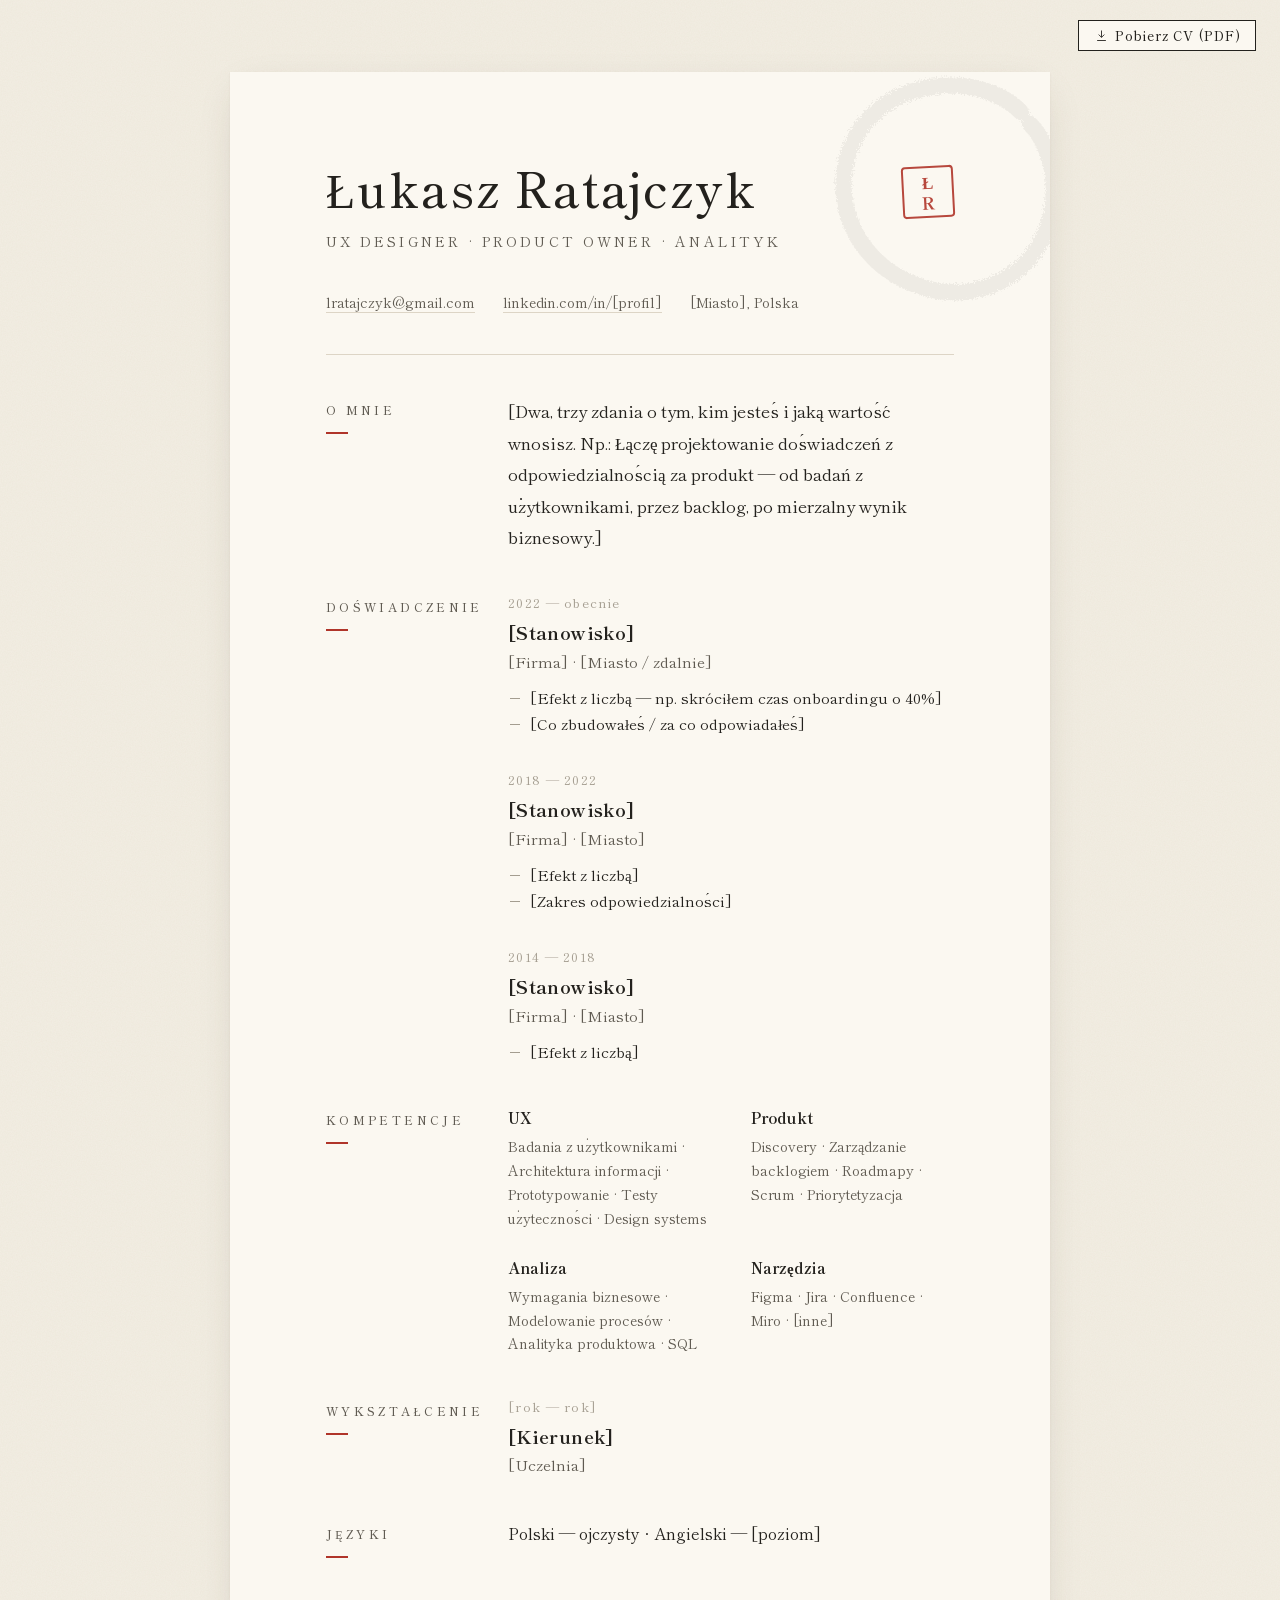
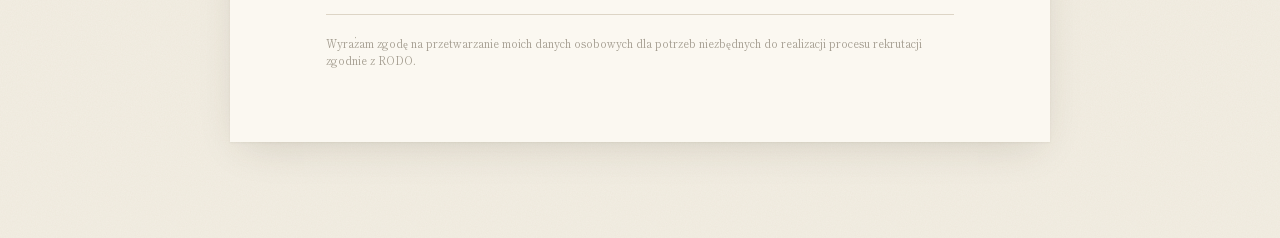
==== index.html @ 123777bb "Add first version of CV page: paper/ink style with A4 print layout Co-Authored-By: Claude Opus 5.5 <" ====
<!doctype html>
<html lang="pl">
<head>
  <meta charset="utf-8">
  <meta name="viewport" content="width=device-width, initial-scale=1">
  <title>Łukasz Ratajczyk — CV</title>
  <meta name="description" content="Łukasz Ratajczyk — UX, Product Owner, analityk. Curriculum vitae.">
  <link rel="preconnect" href="https://fonts.googleapis.com">
  <link rel="preconnect" href="https://fonts.gstatic.com" crossorigin>
  <link href="https://fonts.googleapis.com/css2?family=Shippori+Mincho:wght@400;500;700&display=swap" rel="stylesheet">
  <link rel="stylesheet" href="styles.css">
</head>
<body>

  <nav class="toolbar" aria-label="Akcje">
    <button type="button" class="toolbar__print" onclick="window.print()">
      <svg viewBox="0 0 24 24" aria-hidden="true"><path d="M12 4v11m0 0-4.5-4.5M12 15l4.5-4.5M5 20h14"/></svg>
      Pobierz CV (PDF)
    </button>
  </nav>

  <main class="sheet">

    <!-- Ensō: pędzlowy okrąg, tylko dekoracja -->
    <svg class="enso" viewBox="0 0 200 200" aria-hidden="true">
      <defs>
        <filter id="brush" x="-10%" y="-10%" width="120%" height="120%">
          <feTurbulence type="fractalNoise" baseFrequency="0.9" numOctaves="2" seed="7" result="noise"/>
          <feDisplacementMap in="SourceGraphic" in2="noise" scale="5"/>
        </filter>
      </defs>
      <path filter="url(#brush)" d="M150 52 C 128 28, 70 26, 44 62 C 18 98, 34 152, 82 168 C 128 184, 172 152, 172 104 C 172 84, 164 68, 156 60"
            fill="none" stroke="currentColor" stroke-width="11" stroke-linecap="round"/>
    </svg>

    <header class="masthead">
      <div>
        <h1 class="name">Łukasz Ratajczyk</h1>
        <p class="role">UX&nbsp;Designer · Product&nbsp;Owner · Analityk</p>
      </div>
      <div class="hanko" aria-hidden="true"><span>Ł</span><span>R</span></div>
    </header>

    <ul class="contact">
      <li><a href="mailto:lratajczyk@gmail.com">lratajczyk@gmail.com</a></li>
      <li><a href="https://www.linkedin.com/in/">linkedin.com/in/[profil]</a></li>
      <li>[Miasto], Polska</li>
    </ul>

    <section class="block">
      <h2 class="label">O mnie</h2>
      <div class="content">
        <p class="lead">[Dwa, trzy zdania o tym, kim jesteś i jaką wartość wnosisz. Np.: Łączę projektowanie doświadczeń z odpowiedzialnością za produkt — od badań z użytkownikami, przez backlog, po mierzalny wynik biznesowy.]</p>
      </div>
    </section>

    <section class="block">
      <h2 class="label">Doświadczenie</h2>
      <div class="content">

        <article class="job">
          <p class="job__when">2022 — obecnie</p>
          <h3 class="job__title">[Stanowisko]</h3>
          <p class="job__org">[Firma] · [Miasto / zdalnie]</p>
          <ul class="job__points">
            <li>[Efekt z liczbą — np. skróciłem czas onboardingu o 40%]</li>
            <li>[Co zbudowałeś / za co odpowiadałeś]</li>
          </ul>
        </article>

        <article class="job">
          <p class="job__when">2018 — 2022</p>
          <h3 class="job__title">[Stanowisko]</h3>
          <p class="job__org">[Firma] · [Miasto]</p>
          <ul class="job__points">
            <li>[Efekt z liczbą]</li>
            <li>[Zakres odpowiedzialności]</li>
          </ul>
        </article>

        <article class="job">
          <p class="job__when">2014 — 2018</p>
          <h3 class="job__title">[Stanowisko]</h3>
          <p class="job__org">[Firma] · [Miasto]</p>
          <ul class="job__points">
            <li>[Efekt z liczbą]</li>
          </ul>
        </article>

      </div>
    </section>

    <section class="block">
      <h2 class="label">Kompetencje</h2>
      <div class="content skills">
        <div>
          <h3>UX</h3>
          <p>Badania z użytkownikami · Architektura informacji · Prototypowanie · Testy użyteczności · Design systems</p>
        </div>
        <div>
          <h3>Produkt</h3>
          <p>Discovery · Zarządzanie backlogiem · Roadmapy · Scrum · Priorytetyzacja</p>
        </div>
        <div>
          <h3>Analiza</h3>
          <p>Wymagania biznesowe · Modelowanie procesów · Analityka produktowa · SQL</p>
        </div>
        <div>
          <h3>Narzędzia</h3>
          <p>Figma · Jira · Confluence · Miro · [inne]</p>
        </div>
      </div>
    </section>

    <section class="block">
      <h2 class="label">Wykształcenie</h2>
      <div class="content">
        <article class="job">
          <p class="job__when">[rok — rok]</p>
          <h3 class="job__title">[Kierunek]</h3>
          <p class="job__org">[Uczelnia]</p>
        </article>
      </div>
    </section>

    <section class="block">
      <h2 class="label">Języki</h2>
      <div class="content">
        <p>Polski — ojczysty · Angielski — [poziom]</p>
      </div>
    </section>

    <footer class="colophon">
      <p class="consent">Wyrażam zgodę na przetwarzanie moich danych osobowych dla potrzeb niezbędnych do realizacji procesu rekrutacji zgodnie z RODO.</p>
    </footer>

  </main>
</body>
</html>
---- styles.css ----
/* ─────────────────────────────────────────────
   Papier · tusz · ma (pustka)
   ───────────────────────────────────────────── */

:root {
  --washi: #f3eee3;      /* tło za kartką */
  --paper: #fbf8f1;      /* kartka */
  --ink: #23211d;        /* sumi — tusz */
  --ink-soft: #5f5a51;   /* rozwodniony tusz */
  --ink-faint: #a49d90;  /* ślad pędzla */
  --rule: #ddd5c6;       /* cienka linia */
  --shu: #b0352a;        /* cynober — kolor pieczęci */

  --serif: "Shippori Mincho", "Hiragino Mincho ProN", "Yu Mincho", Georgia, serif;
}

*, *::before, *::after { box-sizing: border-box; }

html { -webkit-text-size-adjust: 100%; }

body {
  margin: 0;
  background-color: var(--washi);
  /* delikatne włókno papieru washi */
  background-image: url("data:image/svg+xml;utf8,<svg xmlns='http://www.w3.org/2000/svg' width='240' height='240'><filter id='n'><feTurbulence type='fractalNoise' baseFrequency='0.8' numOctaves='3' stitchTiles='stitch'/><feColorMatrix values='0 0 0 0 0.35  0 0 0 0 0.3  0 0 0 0 0.22  0 0 0 0.07 0'/></filter><rect width='100%' height='100%' filter='url(%23n)'/></svg>");
  color: var(--ink);
  font-family: var(--serif);
  font-size: 16px;
  line-height: 1.75;
  font-feature-settings: "palt" 0;
  -webkit-font-smoothing: antialiased;
}

a { color: inherit; text-decoration: none; border-bottom: 1px solid var(--rule); transition: border-color .2s; }
a:hover { border-color: var(--shu); }

/* ── Pasek akcji ───────────────────────────── */

.toolbar {
  position: fixed;
  top: 20px;
  right: 24px;
  z-index: 10;
}

.toolbar__print {
  display: inline-flex;
  align-items: center;
  gap: .5em;
  padding: .55em 1.1em;
  font: 500 13px/1 var(--serif);
  letter-spacing: .08em;
  color: var(--ink);
  background: var(--paper);
  border: 1px solid var(--ink);
  border-radius: 0;
  cursor: pointer;
  transition: background .2s, color .2s;
}
.toolbar__print svg { width: 15px; height: 15px; fill: none; stroke: currentColor; stroke-width: 1.4; }
.toolbar__print:hover { background: var(--ink); color: var(--paper); }
.toolbar__print:focus-visible { outline: 2px solid var(--shu); outline-offset: 3px; }

/* ── Kartka ────────────────────────────────── */

.sheet {
  position: relative;
  max-width: 820px;
  margin: 72px auto 96px;
  padding: 88px 96px 72px;
  background: var(--paper);
  box-shadow: 0 1px 2px rgba(60, 50, 30, .06), 0 12px 40px -12px rgba(60, 50, 30, .18);
  overflow: hidden;
}

.enso {
  position: absolute;
  top: -38px;
  right: -46px;
  width: 300px;
  height: 300px;
  color: var(--ink);
  opacity: .055;
  pointer-events: none;
}

/* ── Nagłówek ──────────────────────────────── */

.masthead {
  display: flex;
  justify-content: space-between;
  align-items: flex-start;
  gap: 32px;
}

.name {
  margin: 0;
  font-size: clamp(34px, 6vw, 48px);
  font-weight: 500;
  line-height: 1.15;
  letter-spacing: .04em;
}

.role {
  margin: 14px 0 0;
  font-size: 14px;
  letter-spacing: .22em;
  text-transform: uppercase;
  color: var(--ink-soft);
}

.hanko {
  flex: none;
  display: grid;
  place-items: center;
  width: 52px;
  height: 52px;
  margin-top: 6px;
  border: 2px solid var(--shu);
  border-radius: 4px;
  color: var(--shu);
  font-weight: 700;
  font-size: 17px;
  line-height: 1;
  transform: rotate(-3deg);
  opacity: .9;
  -webkit-print-color-adjust: exact;
  print-color-adjust: exact;
}
.hanko span + span { margin-top: -6px; }

.contact {
  display: flex;
  flex-wrap: wrap;
  gap: 4px 28px;
  margin: 36px 0 0;
  padding: 0 0 40px;
  list-style: none;
  font-size: 14px;
  color: var(--ink-soft);
  border-bottom: 1px solid var(--rule);
}

/* ── Sekcje ────────────────────────────────── */

.block {
  display: grid;
  grid-template-columns: 150px 1fr;
  gap: 32px;
  padding: 40px 0 0;
}

.label {
  margin: 0;
  padding-top: 4px;
  font-size: 12px;
  font-weight: 500;
  letter-spacing: .28em;
  text-transform: uppercase;
  color: var(--ink-soft);
}
.label::after {
  content: "";
  display: block;
  width: 22px;
  height: 2px;
  margin-top: 12px;
  background: var(--shu);
  -webkit-print-color-adjust: exact;
  print-color-adjust: exact;
}

.content > :first-child { margin-top: 0; }
.content p { margin: 0; }

.lead { font-size: 17px; line-height: 1.85; }

/* ── Doświadczenie ─────────────────────────── */

.job { break-inside: avoid; }
.job + .job { margin-top: 32px; }

.job__when {
  font-size: 13px;
  letter-spacing: .1em;
  color: var(--ink-faint);
}
.job__title {
  margin: 2px 0 0;
  font-size: 18px;
  font-weight: 700;
  letter-spacing: .02em;
}
.job__org { color: var(--ink-soft); font-size: 15px; }

.job__points {
  margin: 10px 0 0;
  padding: 0;
  list-style: none;
  font-size: 15px;
}
.job__points li {
  position: relative;
  padding-left: 22px;
}
.job__points li::before {
  content: "";
  position: absolute;
  left: 2px;
  top: .85em;
  width: 10px;
  height: 1px;
  background: var(--ink-faint);
}

/* ── Kompetencje ───────────────────────────── */

.skills {
  display: grid;
  grid-template-columns: 1fr 1fr;
  gap: 24px 40px;
}
.skills h3 {
  margin: 0 0 4px;
  font-size: 15px;
  font-weight: 700;
}
.skills p { font-size: 14px; color: var(--ink-soft); line-height: 1.7; }

/* ── Stopka ────────────────────────────────── */

.colophon {
  margin-top: 56px;
  padding-top: 20px;
  border-top: 1px solid var(--rule);
}
.consent { margin: 0; font-size: 11px; line-height: 1.6; color: var(--ink-faint); }

/* ── Telefon ───────────────────────────────── */

@media (max-width: 720px) {
  .sheet { margin: 0; padding: 72px 16px 48px; box-shadow: none; }
  .toolbar { top: 12px; right: 16px; }
  .enso { width: 200px; height: 200px; top: -30px; right: -50px; }
  .block { grid-template-columns: 1fr; gap: 14px; padding-top: 36px; }
  .skills { grid-template-columns: 1fr; gap: 18px; }
}

/* ─────────────────────────────────────────────
   Druk / PDF — A4, czysta kartka
   ───────────────────────────────────────────── */

@page {
  size: A4;
  margin: 16mm 18mm 16mm;
}

@media print {
  body { background: #fff; font-size: 10pt; line-height: 1.55; }
  .toolbar, .enso { display: none; }

  .sheet {
    max-width: none;
    margin: 0;
    padding: 0;
    background: none;
    box-shadow: none;
    overflow: visible;
  }

  a { border: 0; }

  .name { font-size: 26pt; }
  .role { font-size: 9pt; margin-top: 8pt; }
  .hanko { width: 38px; height: 38px; font-size: 12pt; }

  .contact { margin-top: 16pt; padding-bottom: 18pt; font-size: 9pt; }
  .block { grid-template-columns: 34mm 1fr; gap: 8mm; padding-top: 16pt; }
  .label { font-size: 8pt; }
  .lead { font-size: 10.5pt; line-height: 1.7; }

  .job + .job { margin-top: 13pt; }
  .job__when { font-size: 8.5pt; }
  .job__title { font-size: 11.5pt; }
  .job__org, .job__points { font-size: 9.5pt; }
  .job__points { margin-top: 4pt; }

  .skills { gap: 10pt 24pt; }
  .skills h3 { font-size: 10pt; }
  .skills p { font-size: 9pt; line-height: 1.55; }

  .colophon { margin-top: 22pt; padding-top: 10pt; }
  .consent { font-size: 7.5pt; }
}
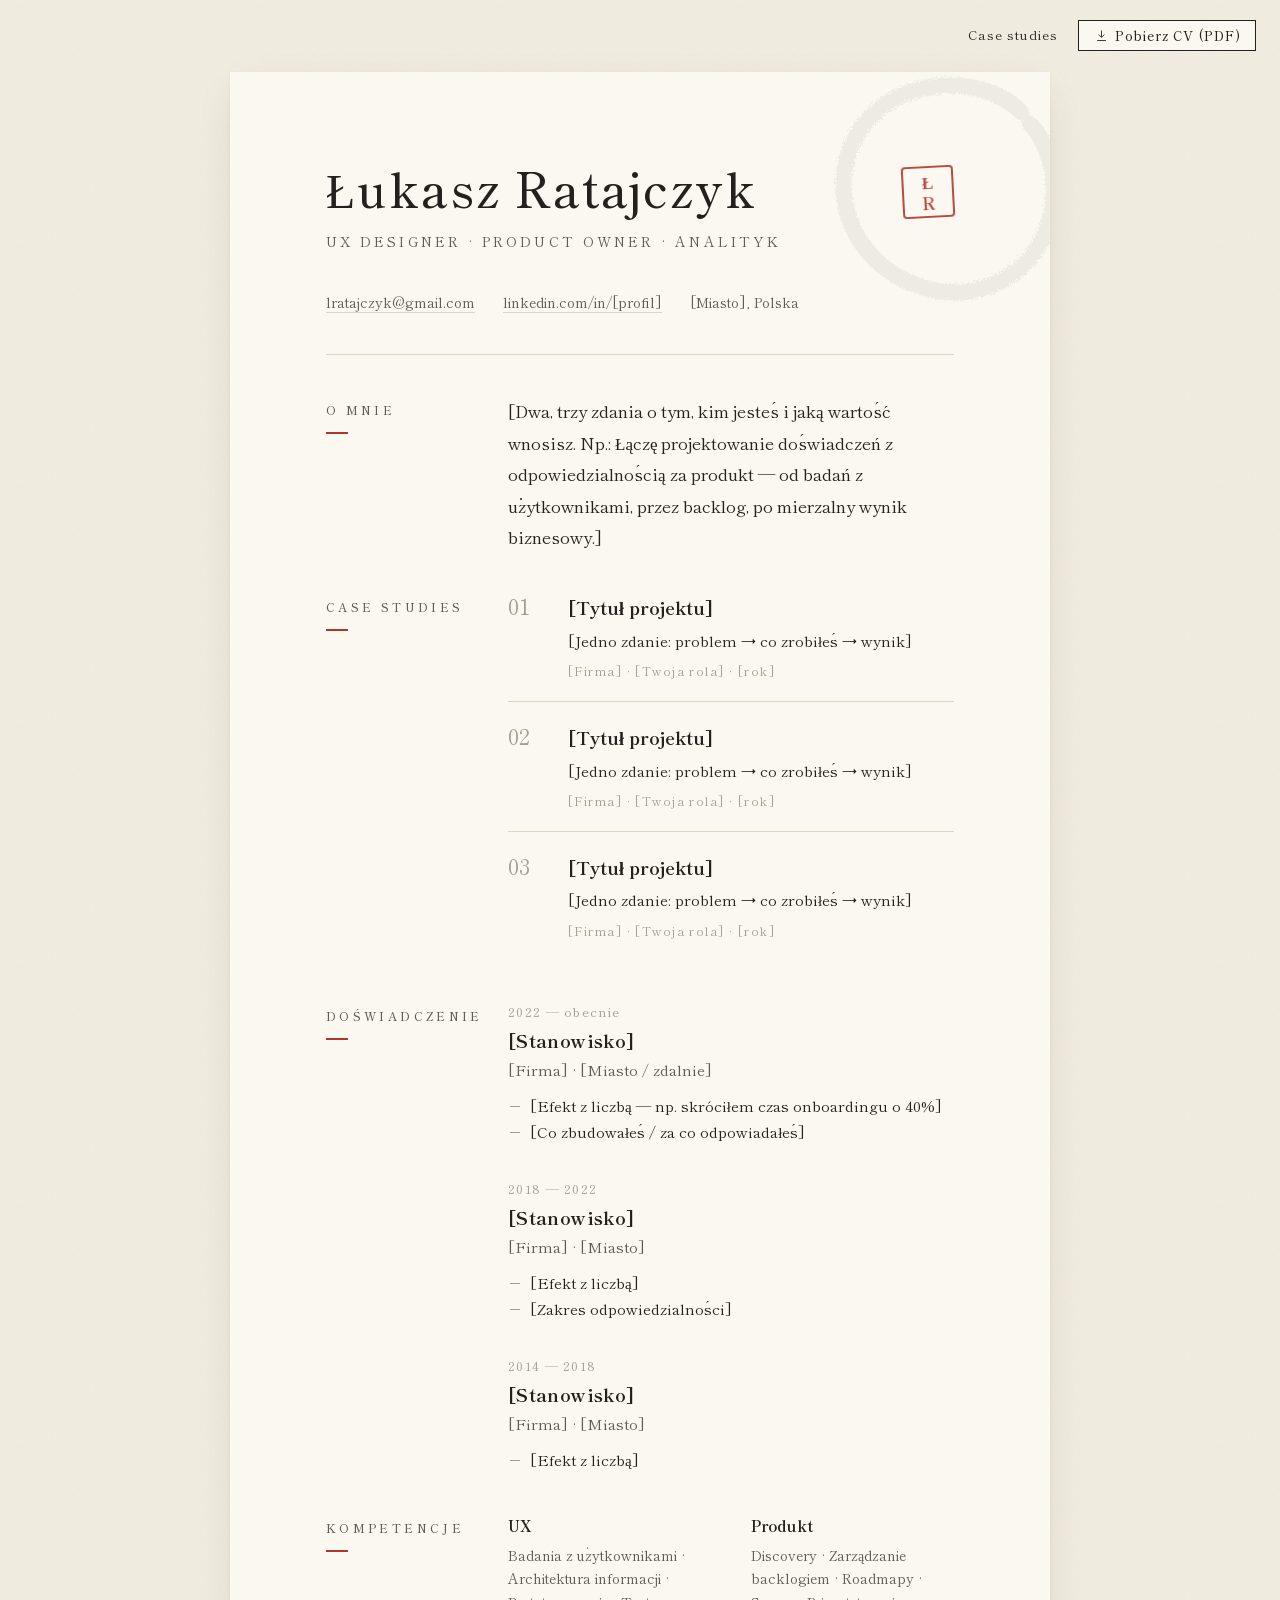
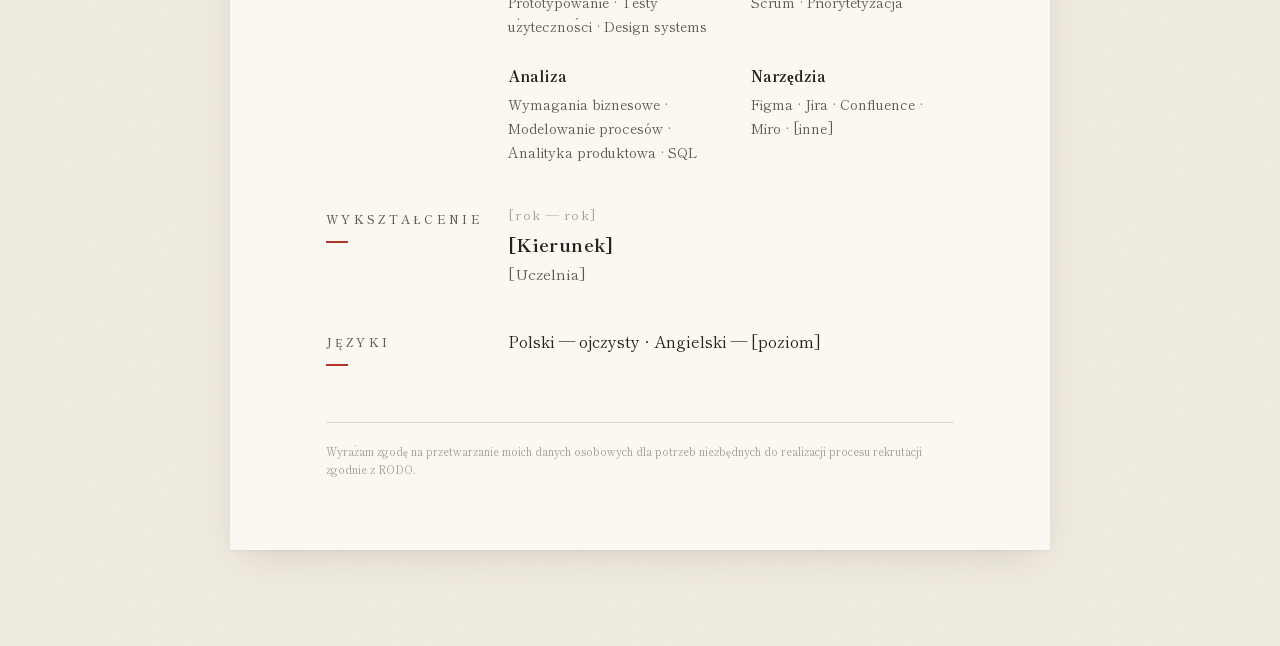
==== commit 24501867: "Add typewriter and reveal animations, case studies section and case study template Co-Authored-By: C" ====
--- a/index.html
+++ b/index.html
@@ -4,7 +4,13 @@
   <meta charset="utf-8">
   <meta name="viewport" content="width=device-width, initial-scale=1">
   <title>Łukasz Ratajczyk — CV</title>
-  <meta name="description" content="Łukasz Ratajczyk — UX, Product Owner, analityk. Curriculum vitae.">
+  <meta name="description" content="Łukasz Ratajczyk — UX, Product Owner, analityk. Curriculum vitae i case studies.">
+  <script>
+    if (!matchMedia("(prefers-reduced-motion: reduce)").matches) {
+      document.documentElement.classList.add("motion");
+      setTimeout(function () { if (!window.__cvReady) document.documentElement.classList.remove("motion"); }, 2500);
+    }
+  </script>
   <link rel="preconnect" href="https://fonts.googleapis.com">
   <link rel="preconnect" href="https://fonts.gstatic.com" crossorigin>
   <link href="https://fonts.googleapis.com/css2?family=Shippori+Mincho:wght@400;500;700&display=swap" rel="stylesheet">
@@ -13,6 +19,7 @@
 <body>
 
   <nav class="toolbar" aria-label="Akcje">
+    <a class="toolbar__link" href="#case-studies">Case studies</a>
     <button type="button" class="toolbar__print" onclick="window.print()">
       <svg viewBox="0 0 24 24" aria-hidden="true"><path d="M12 4v11m0 0-4.5-4.5M12 15l4.5-4.5M5 20h14"/></svg>
       Pobierz CV (PDF)
@@ -29,19 +36,19 @@
           <feDisplacementMap in="SourceGraphic" in2="noise" scale="5"/>
         </filter>
       </defs>
-      <path filter="url(#brush)" d="M150 52 C 128 28, 70 26, 44 62 C 18 98, 34 152, 82 168 C 128 184, 172 152, 172 104 C 172 84, 164 68, 156 60"
+      <path pathLength="1" filter="url(#brush)" d="M150 52 C 128 28, 70 26, 44 62 C 18 98, 34 152, 82 168 C 128 184, 172 152, 172 104 C 172 84, 164 68, 156 60"
             fill="none" stroke="currentColor" stroke-width="11" stroke-linecap="round"/>
     </svg>
 
     <header class="masthead">
       <div>
-        <h1 class="name">Łukasz Ratajczyk</h1>
-        <p class="role">UX&nbsp;Designer · Product&nbsp;Owner · Analityk</p>
+        <h1 class="name" data-type>Łukasz Ratajczyk</h1>
+        <p class="role" data-reveal="intro">UX&nbsp;Designer · Product&nbsp;Owner · Analityk</p>
       </div>
       <div class="hanko" aria-hidden="true"><span>Ł</span><span>R</span></div>
     </header>
 
-    <ul class="contact">
+    <ul class="contact" data-reveal="intro">
       <li><a href="mailto:lratajczyk@gmail.com">lratajczyk@gmail.com</a></li>
       <li><a href="https://www.linkedin.com/in/">linkedin.com/in/[profil]</a></li>
       <li>[Miasto], Polska</li>
@@ -51,6 +58,47 @@
       <h2 class="label">O mnie</h2>
       <div class="content">
         <p class="lead">[Dwa, trzy zdania o tym, kim jesteś i jaką wartość wnosisz. Np.: Łączę projektowanie doświadczeń z odpowiedzialnością za produkt — od badań z użytkownikami, przez backlog, po mierzalny wynik biznesowy.]</p>
+      </div>
+    </section>
+
+    <section class="block" id="case-studies">
+      <h2 class="label">Case studies</h2>
+      <div class="content">
+        <ol class="cases">
+          <li>
+            <a class="case" href="case-studies/projekt-1.html">
+              <span class="case__no">01</span>
+              <span class="case__body">
+                <span class="case__title">[Tytuł projektu]</span>
+                <span class="case__summary">[Jedno zdanie: problem → co zrobiłeś → wynik]</span>
+                <span class="case__meta">[Firma] · [Twoja rola] · [rok]</span>
+              </span>
+              <span class="case__arrow" aria-hidden="true">→</span>
+            </a>
+          </li>
+          <li>
+            <a class="case" href="case-studies/projekt-1.html">
+              <span class="case__no">02</span>
+              <span class="case__body">
+                <span class="case__title">[Tytuł projektu]</span>
+                <span class="case__summary">[Jedno zdanie: problem → co zrobiłeś → wynik]</span>
+                <span class="case__meta">[Firma] · [Twoja rola] · [rok]</span>
+              </span>
+              <span class="case__arrow" aria-hidden="true">→</span>
+            </a>
+          </li>
+          <li>
+            <a class="case" href="case-studies/projekt-1.html">
+              <span class="case__no">03</span>
+              <span class="case__body">
+                <span class="case__title">[Tytuł projektu]</span>
+                <span class="case__summary">[Jedno zdanie: problem → co zrobiłeś → wynik]</span>
+                <span class="case__meta">[Firma] · [Twoja rola] · [rok]</span>
+              </span>
+              <span class="case__arrow" aria-hidden="true">→</span>
+            </a>
+          </li>
+        </ol>
       </div>
     </section>
 
@@ -131,9 +179,12 @@
     </section>
 
     <footer class="colophon">
+      <p class="print-only">Case studies i portfolio: lratajczyk.github.io/LukaszRatajczykCV</p>
       <p class="consent">Wyrażam zgodę na przetwarzanie moich danych osobowych dla potrzeb niezbędnych do realizacji procesu rekrutacji zgodnie z RODO.</p>
     </footer>
 
   </main>
+
+  <script src="main.js" defer></script>
 </body>
 </html>
--- a/styles.css
+++ b/styles.css
@@ -41,6 +41,15 @@
   top: 20px;
   right: 24px;
   z-index: 10;
+  display: flex;
+  align-items: center;
+  gap: 20px;
+}
+
+.toolbar__link {
+  font-size: 13px;
+  letter-spacing: .08em;
+  border-bottom-color: transparent;
 }
 
 .toolbar__print {
@@ -236,14 +245,241 @@
 }
 .consent { margin: 0; font-size: 11px; line-height: 1.6; color: var(--ink-faint); }
 
+
+/* ── Case studies (lista) ──────────────────── */
+
+.cases { margin: 0; padding: 0; list-style: none; }
+.cases > li + li { border-top: 1px solid var(--rule); }
+
+.case {
+  display: grid;
+  grid-template-columns: 44px 1fr 24px;
+  gap: 16px;
+  align-items: baseline;
+  padding: 20px 0;
+  border: 0;
+}
+.cases > li:first-child .case { padding-top: 0; }
+
+.case__no {
+  font-size: 22px;
+  font-weight: 400;
+  line-height: 1;
+  color: var(--ink-faint);
+  transition: color .4s;
+}
+.case__body { display: block; }
+.case__title {
+  display: inline;
+  font-size: 18px;
+  font-weight: 700;
+  /* pociągnięcie pędzla pod tytułem przy najechaniu */
+  background: linear-gradient(var(--shu), var(--shu)) no-repeat 0 100% / 0 1px;
+  transition: background-size .6s cubic-bezier(.2, .6, .2, 1);
+}
+.case__summary { display: block; margin-top: 4px; font-size: 15px; }
+.case__meta {
+  display: block;
+  margin-top: 6px;
+  font-size: 12px;
+  letter-spacing: .12em;
+  color: var(--ink-faint);
+}
+.case__arrow {
+  color: var(--ink-faint);
+  transform: translateX(-6px);
+  opacity: 0;
+  transition: transform .4s, opacity .4s, color .4s;
+}
+.case:hover .case__title,
+.case:focus-visible .case__title { background-size: 100% 1px; }
+.case:hover .case__no { color: var(--shu); }
+.case:hover .case__arrow,
+.case:focus-visible .case__arrow { opacity: 1; transform: none; color: var(--shu); }
+.case:focus-visible { outline: 2px solid var(--shu); outline-offset: 6px; }
+
+/* ── Strona case study ─────────────────────── */
+
+.back {
+  display: inline-block;
+  margin-bottom: 56px;
+  font-size: 13px;
+  letter-spacing: .12em;
+  color: var(--ink-soft);
+  border-bottom-color: transparent;
+}
+.back:hover { color: var(--ink); }
+
+.eyebrow {
+  margin: 0 0 14px;
+  font-size: 12px;
+  letter-spacing: .28em;
+  text-transform: uppercase;
+  color: var(--shu);
+}
+
+.cs-title {
+  margin: 0;
+  font-size: clamp(30px, 5vw, 42px);
+  font-weight: 500;
+  line-height: 1.25;
+  letter-spacing: .02em;
+}
+
+.cs-lead {
+  margin: 20px 0 0;
+  max-width: 34em;
+  font-size: 17px;
+  line-height: 1.85;
+  color: var(--ink-soft);
+}
+
+.facts {
+  display: grid;
+  grid-template-columns: repeat(4, 1fr);
+  gap: 20px;
+  margin: 44px 0 0;
+  padding: 22px 0 40px;
+  border-top: 1px solid var(--rule);
+  border-bottom: 1px solid var(--rule);
+}
+.facts dt {
+  font-size: 11px;
+  letter-spacing: .24em;
+  text-transform: uppercase;
+  color: var(--ink-faint);
+}
+.facts dd { margin: 4px 0 0; font-size: 15px; }
+
+.steps { margin: 0; padding: 0; list-style: none; counter-reset: step; }
+.steps > li { counter-increment: step; position: relative; padding-left: 44px; }
+.steps > li + li { margin-top: 18px; }
+.steps > li::before {
+  content: counter(step, decimal-leading-zero);
+  position: absolute;
+  left: 0;
+  top: 1px;
+  font-size: 13px;
+  color: var(--ink-faint);
+}
+.steps h3 { margin: 0; font-size: 16px; font-weight: 700; }
+.steps p { font-size: 15px; }
+
+.figure { margin: 0; }
+.figure__frame {
+  display: grid;
+  place-items: center;
+  aspect-ratio: 16 / 10;
+  background: var(--washi);
+  border: 1px solid var(--rule);
+  color: var(--ink-faint);
+  font-size: 13px;
+  letter-spacing: .1em;
+}
+.figure__frame img { width: 100%; height: 100%; object-fit: cover; }
+.figure figcaption { margin-top: 10px; font-size: 13px; color: var(--ink-faint); }
+
+.metrics {
+  display: grid;
+  grid-template-columns: repeat(3, 1fr);
+  gap: 24px;
+}
+.metrics strong {
+  display: block;
+  font-size: 34px;
+  font-weight: 500;
+  line-height: 1.1;
+  white-space: nowrap;
+  color: var(--ink);
+}
+.metrics span { display: block; margin-top: 6px; font-size: 14px; color: var(--ink-soft); line-height: 1.5; }
+
+.pager {
+  display: flex;
+  justify-content: space-between;
+  gap: 24px;
+  margin-top: 64px;
+  padding-top: 24px;
+  border-top: 1px solid var(--rule);
+  font-size: 14px;
+}
+.pager a { border-bottom-color: transparent; }
+.pager a:hover { color: var(--shu); }
+
+.print-only { display: none; }
+
+.sr-only {
+  position: absolute;
+  width: 1px; height: 1px;
+  padding: 0; margin: -1px;
+  overflow: hidden;
+  clip: rect(0 0 0 0);
+  white-space: nowrap;
+  border: 0;
+}
+
+/* ─────────────────────────────────────────────
+   Ruch — tylko gdy JS i brak „ogranicz ruch”
+   ───────────────────────────────────────────── */
+
+/* maszyna do pisania */
+.motion [data-type] { visibility: hidden; }
+.motion [data-type].typing { visibility: visible; }
+.ch { opacity: 0; transition: opacity .16s ease-out; }
+.ch.on { opacity: 1; }
+.caret {
+  display: inline-block;
+  width: 2px;
+  height: .82em;
+  margin: 0 -4px 0 2px;
+  vertical-align: -.04em;
+  background: var(--shu);
+}
+.caret--idle { animation: blink 1.05s steps(1) 3, caret-out .8s ease 3.15s forwards; }
+@keyframes blink { 50% { opacity: 0; } }
+@keyframes caret-out { to { opacity: 0; } }
+
+/* łagodne pojawianie się */
+.motion [data-reveal] {
+  opacity: 0;
+  transform: translateY(12px);
+  transition: opacity 1.1s cubic-bezier(.2, .6, .2, 1), transform 1.1s cubic-bezier(.2, .6, .2, 1);
+  transition-delay: var(--d, 0s);
+}
+.motion [data-reveal].in { opacity: 1; transform: none; }
+
+/* kreska pod etykietą sekcji rysuje się po wejściu */
+.motion .block .label::after { width: 0; transition: width .9s cubic-bezier(.2, .6, .2, 1) .3s; }
+.motion .block.in .label::after { width: 22px; }
+
+/* ensō kreślone pędzlem */
+.motion .enso path { stroke-dasharray: 1; stroke-dashoffset: 1; }
+.motion.drawing .enso path { animation: draw 2.6s cubic-bezier(.6, .1, .3, 1) .2s forwards; }
+@keyframes draw { to { stroke-dashoffset: 0; } }
+
+/* przyłożenie pieczęci */
+.motion .hanko { opacity: 0; transform: rotate(-3deg) scale(1.35); }
+.motion.stamped .hanko { animation: stamp .45s cubic-bezier(.3, 1.4, .5, 1) forwards; }
+@keyframes stamp {
+  0%   { opacity: 0;  transform: rotate(-3deg) scale(1.35); }
+  60%  { opacity: .95; }
+  100% { opacity: .9; transform: rotate(-3deg) scale(1); }
+}
+
 /* ── Telefon ───────────────────────────────── */
 
 @media (max-width: 720px) {
   .sheet { margin: 0; padding: 72px 16px 48px; box-shadow: none; }
-  .toolbar { top: 12px; right: 16px; }
+  .toolbar { position: absolute; top: 12px; right: 16px; }
   .enso { width: 200px; height: 200px; top: -30px; right: -50px; }
   .block { grid-template-columns: 1fr; gap: 14px; padding-top: 36px; }
   .skills { grid-template-columns: 1fr; gap: 18px; }
+  .toolbar { gap: 14px; }
+  .case { grid-template-columns: 34px 1fr; }
+  .case__arrow { display: none; }
+  .facts { grid-template-columns: 1fr 1fr; }
+  .metrics { grid-template-columns: 1fr; gap: 18px; }
+  .back { margin-bottom: 40px; }
 }
 
 /* ─────────────────────────────────────────────
@@ -291,4 +527,23 @@
 
   .colophon { margin-top: 22pt; padding-top: 10pt; }
   .consent { font-size: 7.5pt; }
-}
+
+  /* animacje nigdy nie ukrywają treści na papierze */
+  [data-reveal], [data-type], .ch, .hanko { opacity: 1 !important; transform: none !important; visibility: visible !important; transition: none !important; animation: none !important; }
+  .hanko { opacity: .9 !important; transform: rotate(-3deg) !important; }
+  .caret, .back, .pager { display: none !important; }
+  .block .label::after { width: 22px !important; }
+
+  /* CV na papierze: case studies tylko jako link w stopce */
+  #case-studies { display: none; }
+  .print-only { display: block; margin: 0 0 6pt; font-size: 8.5pt; color: var(--ink-soft); }
+
+  /* strona case study w druku */
+  .cs-title { font-size: 22pt; }
+  .cs-lead { font-size: 10.5pt; margin-top: 10pt; }
+  .facts { margin-top: 18pt; padding: 10pt 0 14pt; }
+  .facts dd { font-size: 9.5pt; }
+  .steps p, .metrics span { font-size: 9.5pt; }
+  .metrics strong { font-size: 22pt; }
+  .figure { break-inside: avoid; }
+}
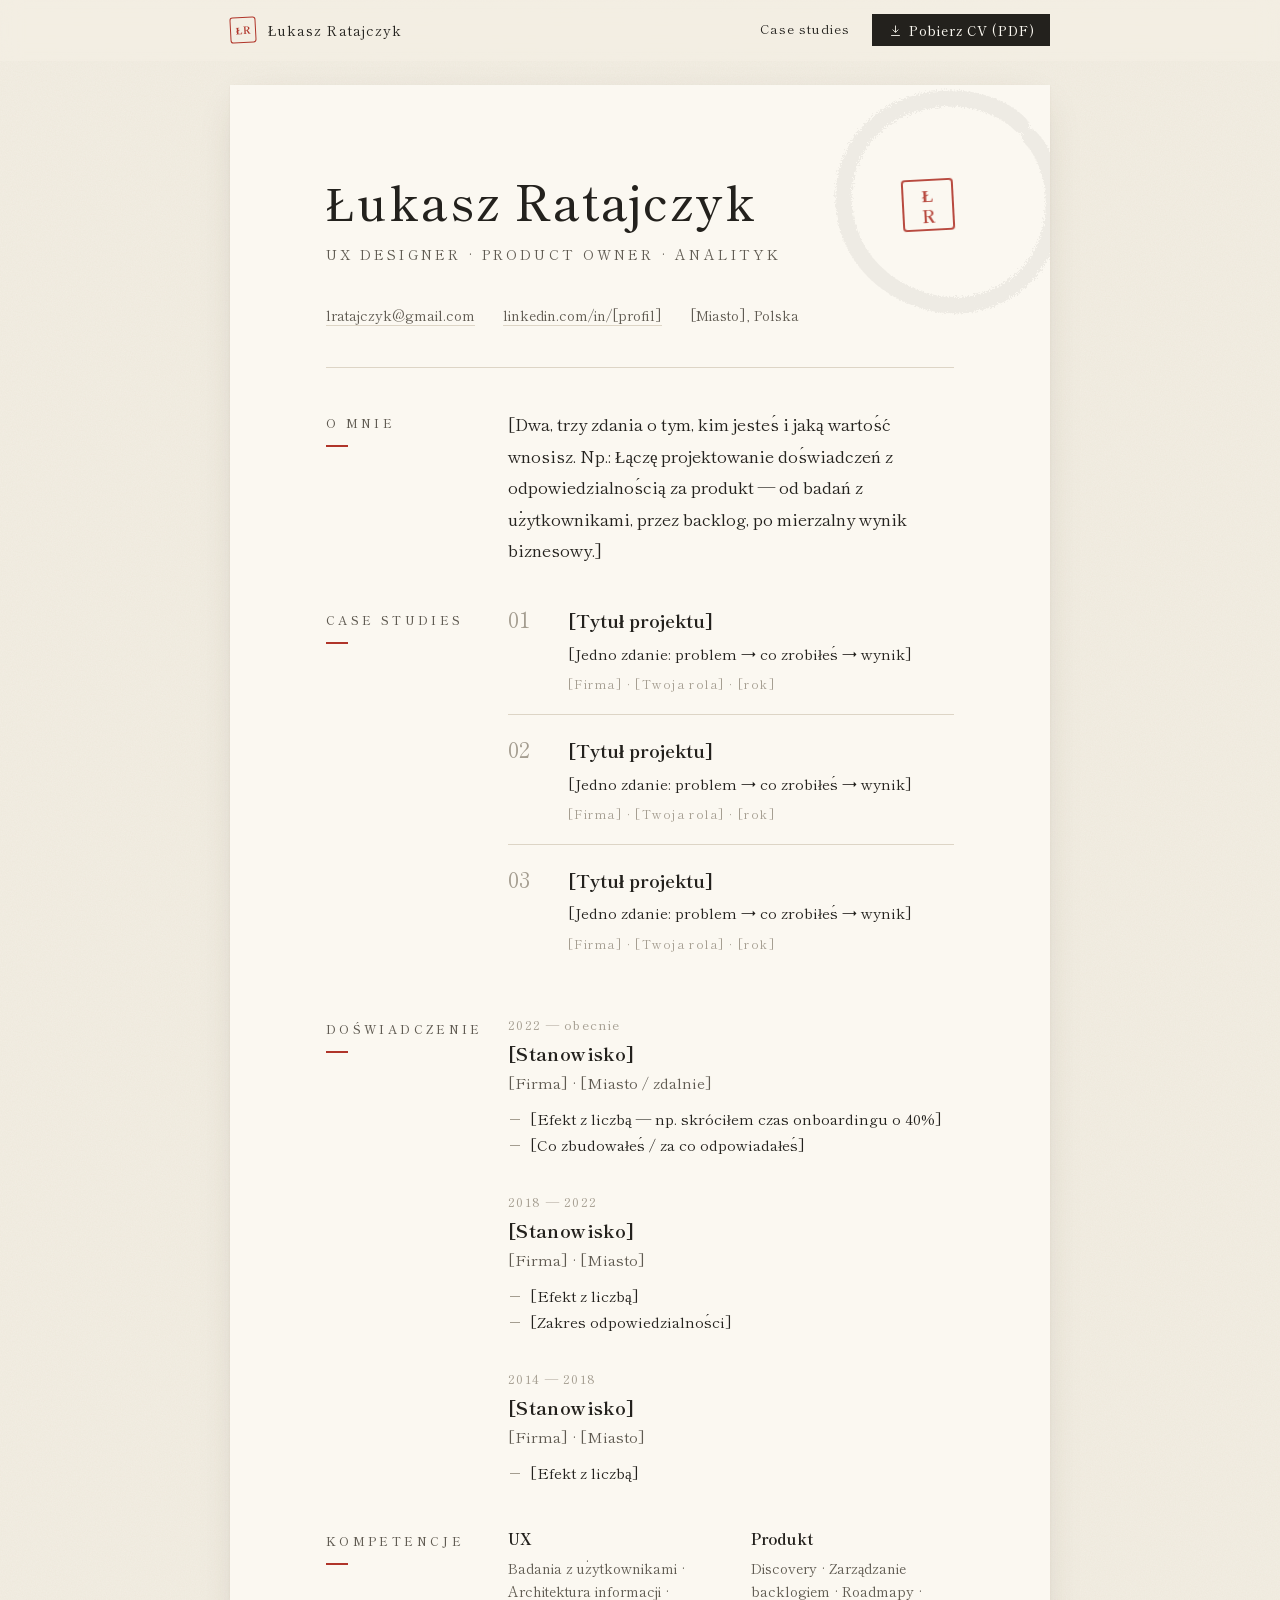
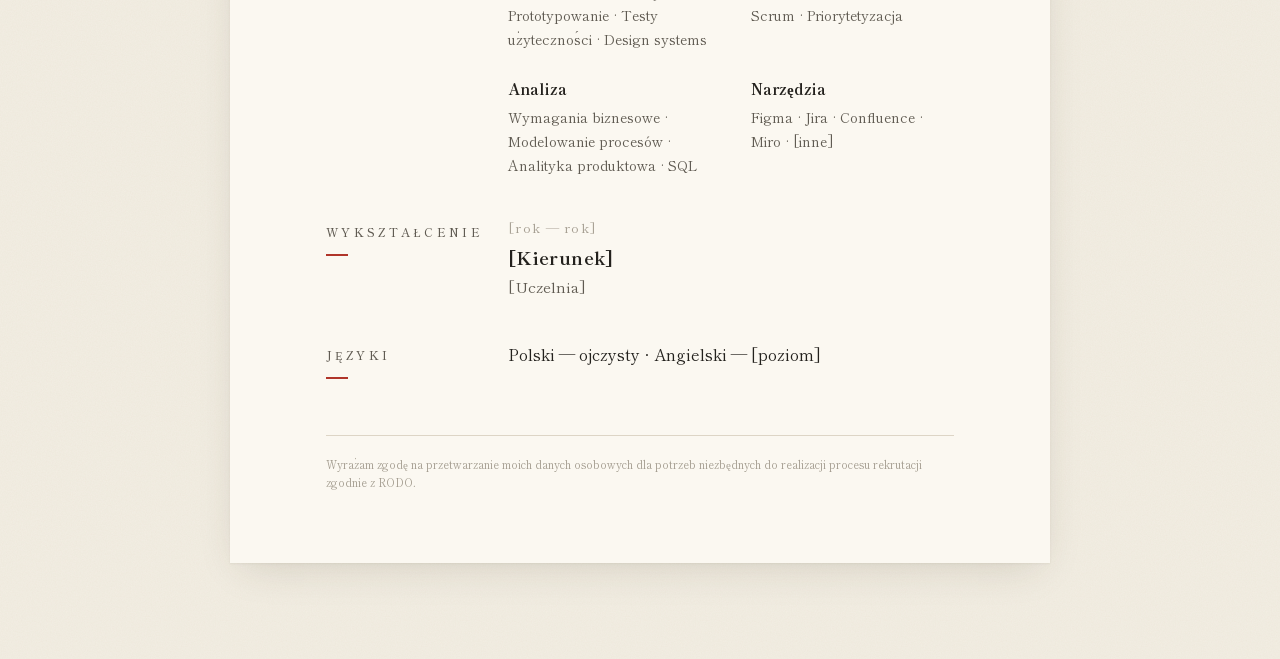
==== commit c7e659e1: "Add sticky header with CV print button and clickable site link in print version Co-Authored-By: Clau" ====
--- a/index.html
+++ b/index.html
@@ -18,15 +18,23 @@
 </head>
 <body>
 
-  <nav class="toolbar" aria-label="Akcje">
-    <a class="toolbar__link" href="#case-studies">Case studies</a>
-    <button type="button" class="toolbar__print" onclick="window.print()">
-      <svg viewBox="0 0 24 24" aria-hidden="true"><path d="M12 4v11m0 0-4.5-4.5M12 15l4.5-4.5M5 20h14"/></svg>
-      Pobierz CV (PDF)
-    </button>
-  </nav>
+  <header class="topbar">
+    <div class="topbar__inner">
+      <a class="topbar__brand" href="#top" aria-label="Łukasz Ratajczyk — na górę strony">
+        <span class="topbar__seal" aria-hidden="true">ŁR</span>
+        <span class="topbar__name">Łukasz Ratajczyk</span>
+      </a>
+      <nav class="topbar__nav" aria-label="Akcje">
+        <a class="topbar__link" href="#case-studies">Case studies</a>
+        <button type="button" class="topbar__print" data-print>
+          <svg viewBox="0 0 24 24" aria-hidden="true"><path d="M12 4v11m0 0-4.5-4.5M12 15l4.5-4.5M5 20h14"/></svg>
+          <span>Pobierz CV<span class="topbar__long"> (PDF)</span></span>
+        </button>
+      </nav>
+    </div>
+  </header>
 
-  <main class="sheet">
+  <main class="sheet" id="top">
 
     <!-- Ensō: pędzlowy okrąg, tylko dekoracja -->
     <svg class="enso" viewBox="0 0 200 200" aria-hidden="true">
@@ -52,6 +60,7 @@
       <li><a href="mailto:lratajczyk@gmail.com">lratajczyk@gmail.com</a></li>
       <li><a href="https://www.linkedin.com/in/">linkedin.com/in/[profil]</a></li>
       <li>[Miasto], Polska</li>
+      <li class="print-only"><a href="https://lratajczyk.github.io/LukaszRatajczykCV/">Portfolio i case studies ↗</a></li>
     </ul>
 
     <section class="block">
@@ -179,7 +188,7 @@
     </section>
 
     <footer class="colophon">
-      <p class="print-only">Case studies i portfolio: lratajczyk.github.io/LukaszRatajczykCV</p>
+      <p class="print-only">Pełna wersja z case studies: <a href="https://lratajczyk.github.io/LukaszRatajczykCV/">lratajczyk.github.io/LukaszRatajczykCV</a></p>
       <p class="consent">Wyrażam zgodę na przetwarzanie moich danych osobowych dla potrzeb niezbędnych do realizacji procesu rekrutacji zgodnie z RODO.</p>
     </footer>
 
--- a/styles.css
+++ b/styles.css
@@ -34,48 +34,88 @@
 a { color: inherit; text-decoration: none; border-bottom: 1px solid var(--rule); transition: border-color .2s; }
 a:hover { border-color: var(--shu); }
 
-/* ── Pasek akcji ───────────────────────────── */
-
-.toolbar {
-  position: fixed;
-  top: 20px;
-  right: 24px;
-  z-index: 10;
+/* ── Przyklejony nagłówek ──────────────────── */
+
+.topbar {
+  position: sticky;
+  top: 0;
+  z-index: 20;
+  background: rgba(243, 238, 227, .82);
+  -webkit-backdrop-filter: blur(10px);
+  backdrop-filter: blur(10px);
+  border-bottom: 1px solid transparent;
+  transition: border-color .4s, background .4s;
+}
+.topbar.is-scrolled { border-bottom-color: var(--rule); background: rgba(243, 238, 227, .97); }
+
+.topbar__inner {
   display: flex;
   align-items: center;
-  gap: 20px;
-}
-
-.toolbar__link {
+  justify-content: space-between;
+  gap: 16px;
+  max-width: 820px;
+  height: 60px;
+  margin: 0 auto;
+}
+
+.topbar__brand {
+  display: inline-flex;
+  align-items: center;
+  gap: 12px;
+  border: 0;
+  font-size: 14px;
+  letter-spacing: .08em;
+}
+.topbar__seal {
+  display: grid;
+  place-items: center;
+  width: 26px;
+  height: 26px;
+  border: 1.5px solid var(--shu);
+  border-radius: 3px;
+  color: var(--shu);
+  font-size: 10px;
+  font-weight: 700;
+  letter-spacing: 0;
+  transform: rotate(-3deg);
+}
+/* nazwisko w pasku pojawia się dopiero, gdy duży nagłówek zniknie z widoku */
+.topbar__name { opacity: 0; transform: translateY(4px); transition: opacity .5s, transform .5s; }
+.topbar.show-name .topbar__name,
+.topbar--always .topbar__name { opacity: 1; transform: none; }
+
+.topbar__nav { display: flex; align-items: center; gap: 22px; }
+
+.topbar__link {
   font-size: 13px;
   letter-spacing: .08em;
   border-bottom-color: transparent;
 }
 
-.toolbar__print {
+.topbar__print {
   display: inline-flex;
   align-items: center;
   gap: .5em;
-  padding: .55em 1.1em;
+  padding: .6em 1.1em;
   font: 500 13px/1 var(--serif);
   letter-spacing: .08em;
-  color: var(--ink);
-  background: var(--paper);
+  color: var(--paper);
+  background: var(--ink);
   border: 1px solid var(--ink);
   border-radius: 0;
   cursor: pointer;
-  transition: background .2s, color .2s;
-}
-.toolbar__print svg { width: 15px; height: 15px; fill: none; stroke: currentColor; stroke-width: 1.4; }
-.toolbar__print:hover { background: var(--ink); color: var(--paper); }
-.toolbar__print:focus-visible { outline: 2px solid var(--shu); outline-offset: 3px; }
+  transition: background .25s, border-color .25s;
+}
+.topbar__print svg { width: 15px; height: 15px; fill: none; stroke: currentColor; stroke-width: 1.4; }
+.topbar__print:hover { background: var(--shu); border-color: var(--shu); }
+.topbar__print:focus-visible { outline: 2px solid var(--shu); outline-offset: 3px; }
 
 /* ── Kartka ────────────────────────────────── */
 
 .sheet {
   position: relative;
   max-width: 820px;
-  margin: 72px auto 96px;
+  margin: 24px auto 96px;
   padding: 88px 96px 72px;
   background: var(--paper);
   box-shadow: 0 1px 2px rgba(60, 50, 30, .06), 0 12px 40px -12px rgba(60, 50, 30, .18);
@@ -469,12 +509,17 @@
 /* ── Telefon ───────────────────────────────── */
 
 @media (max-width: 720px) {
-  .sheet { margin: 0; padding: 72px 16px 48px; box-shadow: none; }
-  .toolbar { position: absolute; top: 12px; right: 16px; }
+  .sheet { margin: 0; padding: 40px 16px 48px; box-shadow: none; }
+  .topbar__inner { height: 54px; padding: 0 16px; }
+  .topbar__long { display: none; }
+  .topbar__nav { gap: 16px; }
+}
+
+@media (max-width: 480px) {
+  .topbar__name { display: none; }
   .enso { width: 200px; height: 200px; top: -30px; right: -50px; }
   .block { grid-template-columns: 1fr; gap: 14px; padding-top: 36px; }
   .skills { grid-template-columns: 1fr; gap: 18px; }
-  .toolbar { gap: 14px; }
   .case { grid-template-columns: 34px 1fr; }
   .case__arrow { display: none; }
   .facts { grid-template-columns: 1fr 1fr; }
@@ -493,7 +538,7 @@
 
 @media print {
   body { background: #fff; font-size: 10pt; line-height: 1.55; }
-  .toolbar, .enso { display: none; }
+  .topbar, .enso { display: none !important; }
 
   .sheet {
     max-width: none;
@@ -536,7 +581,11 @@
 
   /* CV na papierze: case studies tylko jako link w stopce */
   #case-studies { display: none; }
-  .print-only { display: block; margin: 0 0 6pt; font-size: 8.5pt; color: var(--ink-soft); }
+  .print-only { display: block; }
+  li.print-only { display: list-item; }
+  .colophon .print-only { margin: 0 0 6pt; font-size: 8.5pt; color: var(--ink-soft); }
+  /* linki w PDF są klikalne — w druku delikatnie zaznaczone cynobrem */
+  .print-only a { color: var(--shu); border-bottom: .5pt solid var(--shu); -webkit-print-color-adjust: exact; print-color-adjust: exact; }
 
   /* strona case study w druku */
   .cs-title { font-size: 22pt; }
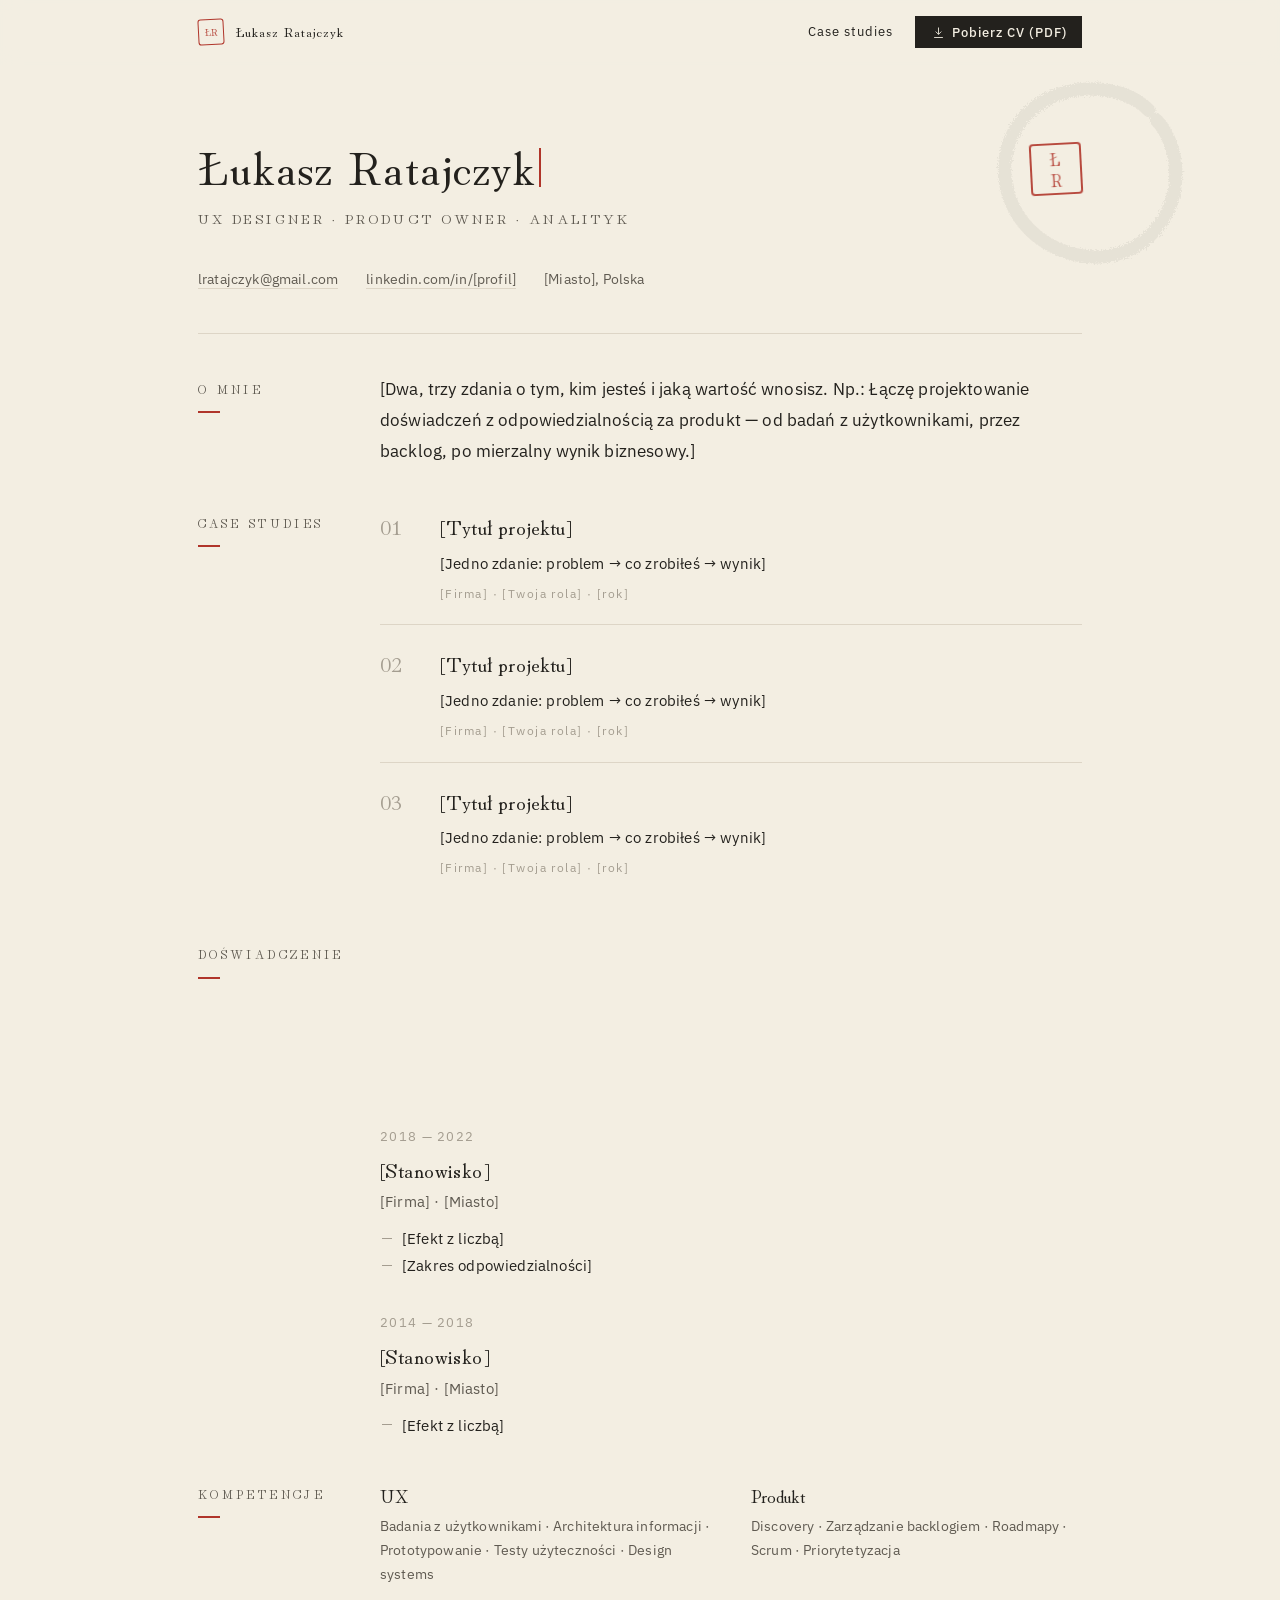
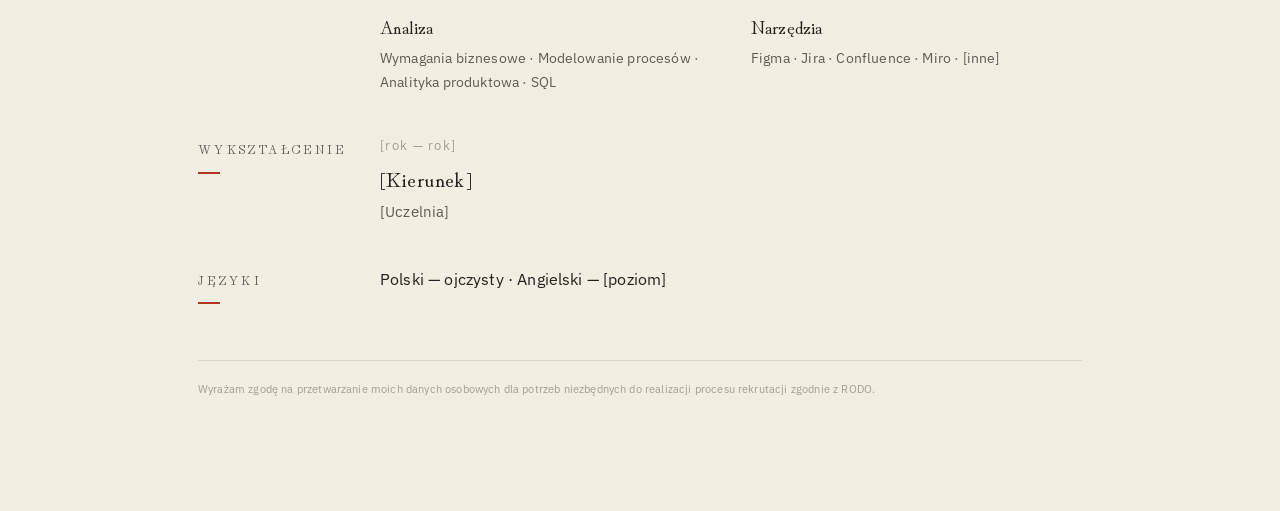
==== commit 4a8e8855: "Flat ecru background, wider gutters, Hina Mincho headings with IBM Plex Sans body Shippori Mincho la" ====
--- a/index.html
+++ b/index.html
@@ -13,7 +13,7 @@
   </script>
   <link rel="preconnect" href="https://fonts.googleapis.com">
   <link rel="preconnect" href="https://fonts.gstatic.com" crossorigin>
-  <link href="https://fonts.googleapis.com/css2?family=Shippori+Mincho:wght@400;500;700&display=swap" rel="stylesheet">
+  <link href="https://fonts.googleapis.com/css2?family=Hina+Mincho&family=IBM+Plex+Sans:wght@300;400;500&display=swap" rel="stylesheet">
   <link rel="stylesheet" href="styles.css">
 </head>
 <body>
@@ -60,7 +60,7 @@
       <li><a href="mailto:lratajczyk@gmail.com">lratajczyk@gmail.com</a></li>
       <li><a href="https://www.linkedin.com/in/">linkedin.com/in/[profil]</a></li>
       <li>[Miasto], Polska</li>
-      <li class="print-only"><a href="https://lratajczyk.github.io/LukaszRatajczykCV/">Portfolio i case studies ↗</a></li>
+      <li class="print-only"><a href="https://lratajczyk.github.io/LukaszRatajczykCV/">Portfolio i case studies <svg class="arrow arrow--ne" viewBox="0 0 20 12" aria-hidden="true"><path d="M1 6h17m-5-4.5L18 6l-5 4.5"/></svg></a></li>
     </ul>
 
     <section class="block">
@@ -82,7 +82,7 @@
                 <span class="case__summary">[Jedno zdanie: problem → co zrobiłeś → wynik]</span>
                 <span class="case__meta">[Firma] · [Twoja rola] · [rok]</span>
               </span>
-              <span class="case__arrow" aria-hidden="true">→</span>
+              <span class="case__arrow"><svg class="arrow" viewBox="0 0 20 12" aria-hidden="true"><path d="M1 6h17m-5-4.5L18 6l-5 4.5"/></svg></span>
             </a>
           </li>
           <li>
@@ -93,7 +93,7 @@
                 <span class="case__summary">[Jedno zdanie: problem → co zrobiłeś → wynik]</span>
                 <span class="case__meta">[Firma] · [Twoja rola] · [rok]</span>
               </span>
-              <span class="case__arrow" aria-hidden="true">→</span>
+              <span class="case__arrow"><svg class="arrow" viewBox="0 0 20 12" aria-hidden="true"><path d="M1 6h17m-5-4.5L18 6l-5 4.5"/></svg></span>
             </a>
           </li>
           <li>
@@ -104,7 +104,7 @@
                 <span class="case__summary">[Jedno zdanie: problem → co zrobiłeś → wynik]</span>
                 <span class="case__meta">[Firma] · [Twoja rola] · [rok]</span>
               </span>
-              <span class="case__arrow" aria-hidden="true">→</span>
+              <span class="case__arrow"><svg class="arrow" viewBox="0 0 20 12" aria-hidden="true"><path d="M1 6h17m-5-4.5L18 6l-5 4.5"/></svg></span>
             </a>
           </li>
         </ol>
--- a/styles.css
+++ b/styles.css
@@ -3,15 +3,19 @@
    ───────────────────────────────────────────── */
 
 :root {
-  --washi: #f3eee3;      /* tło za kartką */
-  --paper: #fbf8f1;      /* kartka */
+  --washi: #f3eee2;      /* ecru — tło całej strony */
+  --paper: #f3eee2;
+  --tint: #ebe4d4;       /* odrobinę ciemniejsze ecru (ramki, placeholdery) */
   --ink: #23211d;        /* sumi — tusz */
   --ink-soft: #5f5a51;   /* rozwodniony tusz */
   --ink-faint: #a49d90;  /* ślad pędzla */
   --rule: #ddd5c6;       /* cienka linia */
   --shu: #b0352a;        /* cynober — kolor pieczęci */
 
-  --serif: "Shippori Mincho", "Hiragino Mincho ProN", "Yu Mincho", Georgia, serif;
+  --serif: "Hina Mincho", "Hiragino Mincho ProN", "Yu Mincho", Georgia, serif;
+  --sans: "IBM Plex Sans", "Helvetica Neue", system-ui, sans-serif;
+
+  --gutter: clamp(24px, 10vw, 160px);   /* duży oddech po bokach */
 }
 
 *, *::before, *::after { box-sizing: border-box; }
@@ -20,16 +24,42 @@
 
 body {
   margin: 0;
-  background-color: var(--washi);
-  /* delikatne włókno papieru washi */
-  background-image: url("data:image/svg+xml;utf8,<svg xmlns='http://www.w3.org/2000/svg' width='240' height='240'><filter id='n'><feTurbulence type='fractalNoise' baseFrequency='0.8' numOctaves='3' stitchTiles='stitch'/><feColorMatrix values='0 0 0 0 0.35  0 0 0 0 0.3  0 0 0 0 0.22  0 0 0 0.07 0'/></filter><rect width='100%' height='100%' filter='url(%23n)'/></svg>");
+  background: var(--washi);
   color: var(--ink);
-  font-family: var(--serif);
+  font-family: var(--sans);
   font-size: 16px;
-  line-height: 1.75;
+  font-weight: 400;
+  line-height: 1.8;
+  letter-spacing: .01em;
   font-feature-settings: "palt" 0;
   -webkit-font-smoothing: antialiased;
 }
+
+/* ── Typografia: nagłówki szeryfowe (mincho), treść bezszeryfowa (gothic) ── */
+h1, h2, h3,
+.name, .role, .label, .eyebrow,
+.cs-title, .job__title, .case__title, .case__no,
+.skills h3, .steps h3, .metrics strong,
+.topbar__name, .topbar__seal, .hanko {
+  font-family: var(--serif);
+  /* Hina Mincho ma jedną grubość — hierarchia przez rozmiar, bez sztucznego pogrubiania */
+  font-weight: 400;
+  font-synthesis: none;
+}
+
+.arrow {
+  display: inline-block;
+  width: 1.15em;
+  height: .7em;
+  vertical-align: .05em;
+  fill: none;
+  stroke: currentColor;
+  stroke-width: 1.3;
+  stroke-linecap: round;
+  stroke-linejoin: round;
+}
+.arrow--back { transform: scaleX(-1); }
+.arrow--ne { transform: rotate(-45deg); width: .95em; }
 
 a { color: inherit; text-decoration: none; border-bottom: 1px solid var(--rule); transition: border-color .2s; }
 a:hover { border-color: var(--shu); }
@@ -40,22 +70,23 @@
   position: sticky;
   top: 0;
   z-index: 20;
-  background: rgba(243, 238, 227, .82);
+  background: rgba(243, 238, 226, .86);
   -webkit-backdrop-filter: blur(10px);
   backdrop-filter: blur(10px);
   border-bottom: 1px solid transparent;
   transition: border-color .4s, background .4s;
 }
-.topbar.is-scrolled { border-bottom-color: var(--rule); background: rgba(243, 238, 227, .97); }
+.topbar.is-scrolled { border-bottom-color: var(--rule); background: rgba(243, 238, 226, .97); }
 
 .topbar__inner {
   display: flex;
   align-items: center;
   justify-content: space-between;
   gap: 16px;
-  max-width: 820px;
-  height: 60px;
+  max-width: 1140px;
+  height: 64px;
   margin: 0 auto;
+  padding: 0 var(--gutter);
 }
 
 .topbar__brand {
@@ -75,7 +106,7 @@
   border-radius: 3px;
   color: var(--shu);
   font-size: 10px;
-  font-weight: 700;
+  font-weight: 400;
   letter-spacing: 0;
   transform: rotate(-3deg);
 }
@@ -97,7 +128,7 @@
   align-items: center;
   gap: .5em;
   padding: .6em 1.1em;
-  font: 500 13px/1 var(--serif);
+  font: 500 13px/1 var(--sans);
   letter-spacing: .08em;
   color: var(--paper);
   background: var(--ink);
@@ -114,20 +145,19 @@
 
 .sheet {
   position: relative;
-  max-width: 820px;
-  margin: 24px auto 96px;
-  padding: 88px 96px 72px;
-  background: var(--paper);
-  box-shadow: 0 1px 2px rgba(60, 50, 30, .06), 0 12px 40px -12px rgba(60, 50, 30, .18);
-  overflow: hidden;
+  max-width: 1140px;
+  margin: 0 auto;
+  padding: 72px var(--gutter) 112px;
+  overflow-x: clip;
 }
 
 .enso {
   position: absolute;
-  top: -38px;
-  right: -46px;
-  width: 300px;
-  height: 300px;
+  /* okrąg obejmuje pieczęć */
+  top: -18px;
+  right: 0;
+  width: 244px;
+  height: 244px;
   color: var(--ink);
   opacity: .055;
   pointer-events: none;
@@ -145,7 +175,7 @@
 .name {
   margin: 0;
   font-size: clamp(34px, 6vw, 48px);
-  font-weight: 500;
+  font-weight: 400;
   line-height: 1.15;
   letter-spacing: .04em;
 }
@@ -168,7 +198,7 @@
   border: 2px solid var(--shu);
   border-radius: 4px;
   color: var(--shu);
-  font-weight: 700;
+  font-weight: 400;
   font-size: 17px;
   line-height: 1;
   transform: rotate(-3deg);
@@ -203,7 +233,7 @@
   margin: 0;
   padding-top: 4px;
   font-size: 12px;
-  font-weight: 500;
+  font-weight: 400;
   letter-spacing: .28em;
   text-transform: uppercase;
   color: var(--ink-soft);
@@ -236,8 +266,8 @@
 }
 .job__title {
   margin: 2px 0 0;
-  font-size: 18px;
-  font-weight: 700;
+  font-size: 21px;
+  font-weight: 400;
   letter-spacing: .02em;
 }
 .job__org { color: var(--ink-soft); font-size: 15px; }
@@ -271,8 +301,8 @@
 }
 .skills h3 {
   margin: 0 0 4px;
-  font-size: 15px;
-  font-weight: 700;
+  font-size: 18px;
+  font-weight: 400;
 }
 .skills p { font-size: 14px; color: var(--ink-soft); line-height: 1.7; }
 
@@ -311,8 +341,8 @@
 .case__body { display: block; }
 .case__title {
   display: inline;
-  font-size: 18px;
-  font-weight: 700;
+  font-size: 21px;
+  font-weight: 400;
   /* pociągnięcie pędzla pod tytułem przy najechaniu */
   background: linear-gradient(var(--shu), var(--shu)) no-repeat 0 100% / 0 1px;
   transition: background-size .6s cubic-bezier(.2, .6, .2, 1);
@@ -361,7 +391,7 @@
 .cs-title {
   margin: 0;
   font-size: clamp(30px, 5vw, 42px);
-  font-weight: 500;
+  font-weight: 400;
   line-height: 1.25;
   letter-spacing: .02em;
 }
@@ -402,7 +432,7 @@
   font-size: 13px;
   color: var(--ink-faint);
 }
-.steps h3 { margin: 0; font-size: 16px; font-weight: 700; }
+.steps h3 { margin: 0; font-size: 19px; font-weight: 400; }
 .steps p { font-size: 15px; }
 
 .figure { margin: 0; }
@@ -410,7 +440,7 @@
   display: grid;
   place-items: center;
   aspect-ratio: 16 / 10;
-  background: var(--washi);
+  background: var(--tint);
   border: 1px solid var(--rule);
   color: var(--ink-faint);
   font-size: 13px;
@@ -427,7 +457,7 @@
 .metrics strong {
   display: block;
   font-size: 34px;
-  font-weight: 500;
+  font-weight: 400;
   line-height: 1.1;
   white-space: nowrap;
   color: var(--ink);
@@ -508,16 +538,17 @@
 
 /* ── Telefon ───────────────────────────────── */
 
+
 @media (max-width: 720px) {
-  .sheet { margin: 0; padding: 40px 16px 48px; box-shadow: none; }
-  .topbar__inner { height: 54px; padding: 0 16px; }
+  .sheet { padding: 40px 24px 64px; }
+  .topbar__inner { height: 54px; padding: 0 24px; }
   .topbar__long { display: none; }
   .topbar__nav { gap: 16px; }
 }
 
 @media (max-width: 480px) {
   .topbar__name { display: none; }
-  .enso { width: 200px; height: 200px; top: -30px; right: -50px; }
+  .enso { width: 200px; height: 200px; top: -28px; right: -50px; }
   .block { grid-template-columns: 1fr; gap: 14px; padding-top: 36px; }
   .skills { grid-template-columns: 1fr; gap: 18px; }
   .case { grid-template-columns: 34px 1fr; }
@@ -537,7 +568,7 @@
 }
 
 @media print {
-  body { background: #fff; font-size: 10pt; line-height: 1.55; }
+  body { background: #fff; font-size: 9.5pt; line-height: 1.5; }
   .topbar, .enso { display: none !important; }
 
   .sheet {
@@ -556,18 +587,18 @@
   .hanko { width: 38px; height: 38px; font-size: 12pt; }
 
   .contact { margin-top: 16pt; padding-bottom: 18pt; font-size: 9pt; }
-  .block { grid-template-columns: 34mm 1fr; gap: 8mm; padding-top: 16pt; }
+  .block { grid-template-columns: 34mm 1fr; gap: 8mm; padding-top: 13pt; }
   .label { font-size: 8pt; }
-  .lead { font-size: 10.5pt; line-height: 1.7; }
-
-  .job + .job { margin-top: 13pt; }
+  .lead { font-size: 10pt; line-height: 1.6; }
+
+  .job + .job { margin-top: 11pt; }
   .job__when { font-size: 8.5pt; }
-  .job__title { font-size: 11.5pt; }
+  .job__title { font-size: 13pt; }
   .job__org, .job__points { font-size: 9.5pt; }
   .job__points { margin-top: 4pt; }
 
   .skills { gap: 10pt 24pt; }
-  .skills h3 { font-size: 10pt; }
+  .skills h3 { font-size: 11.5pt; }
   .skills p { font-size: 9pt; line-height: 1.55; }
 
   .colophon { margin-top: 22pt; padding-top: 10pt; }
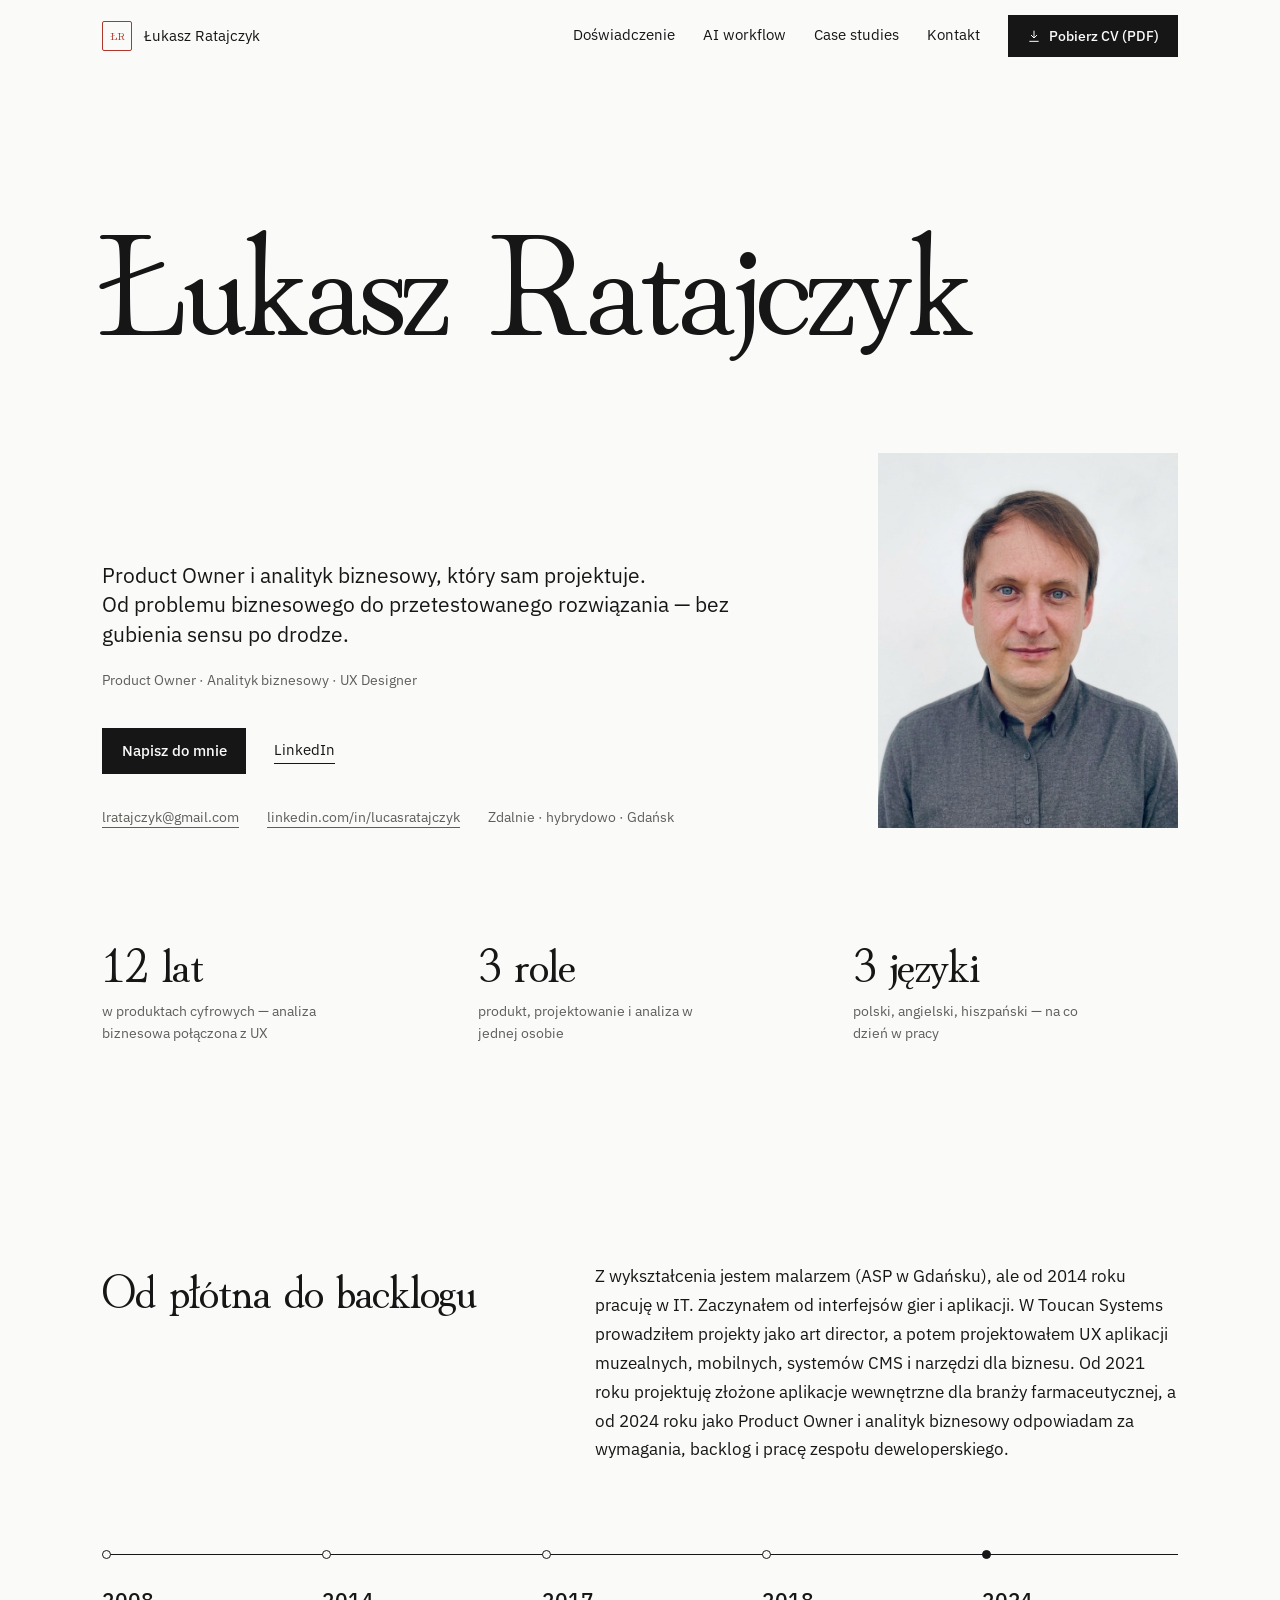
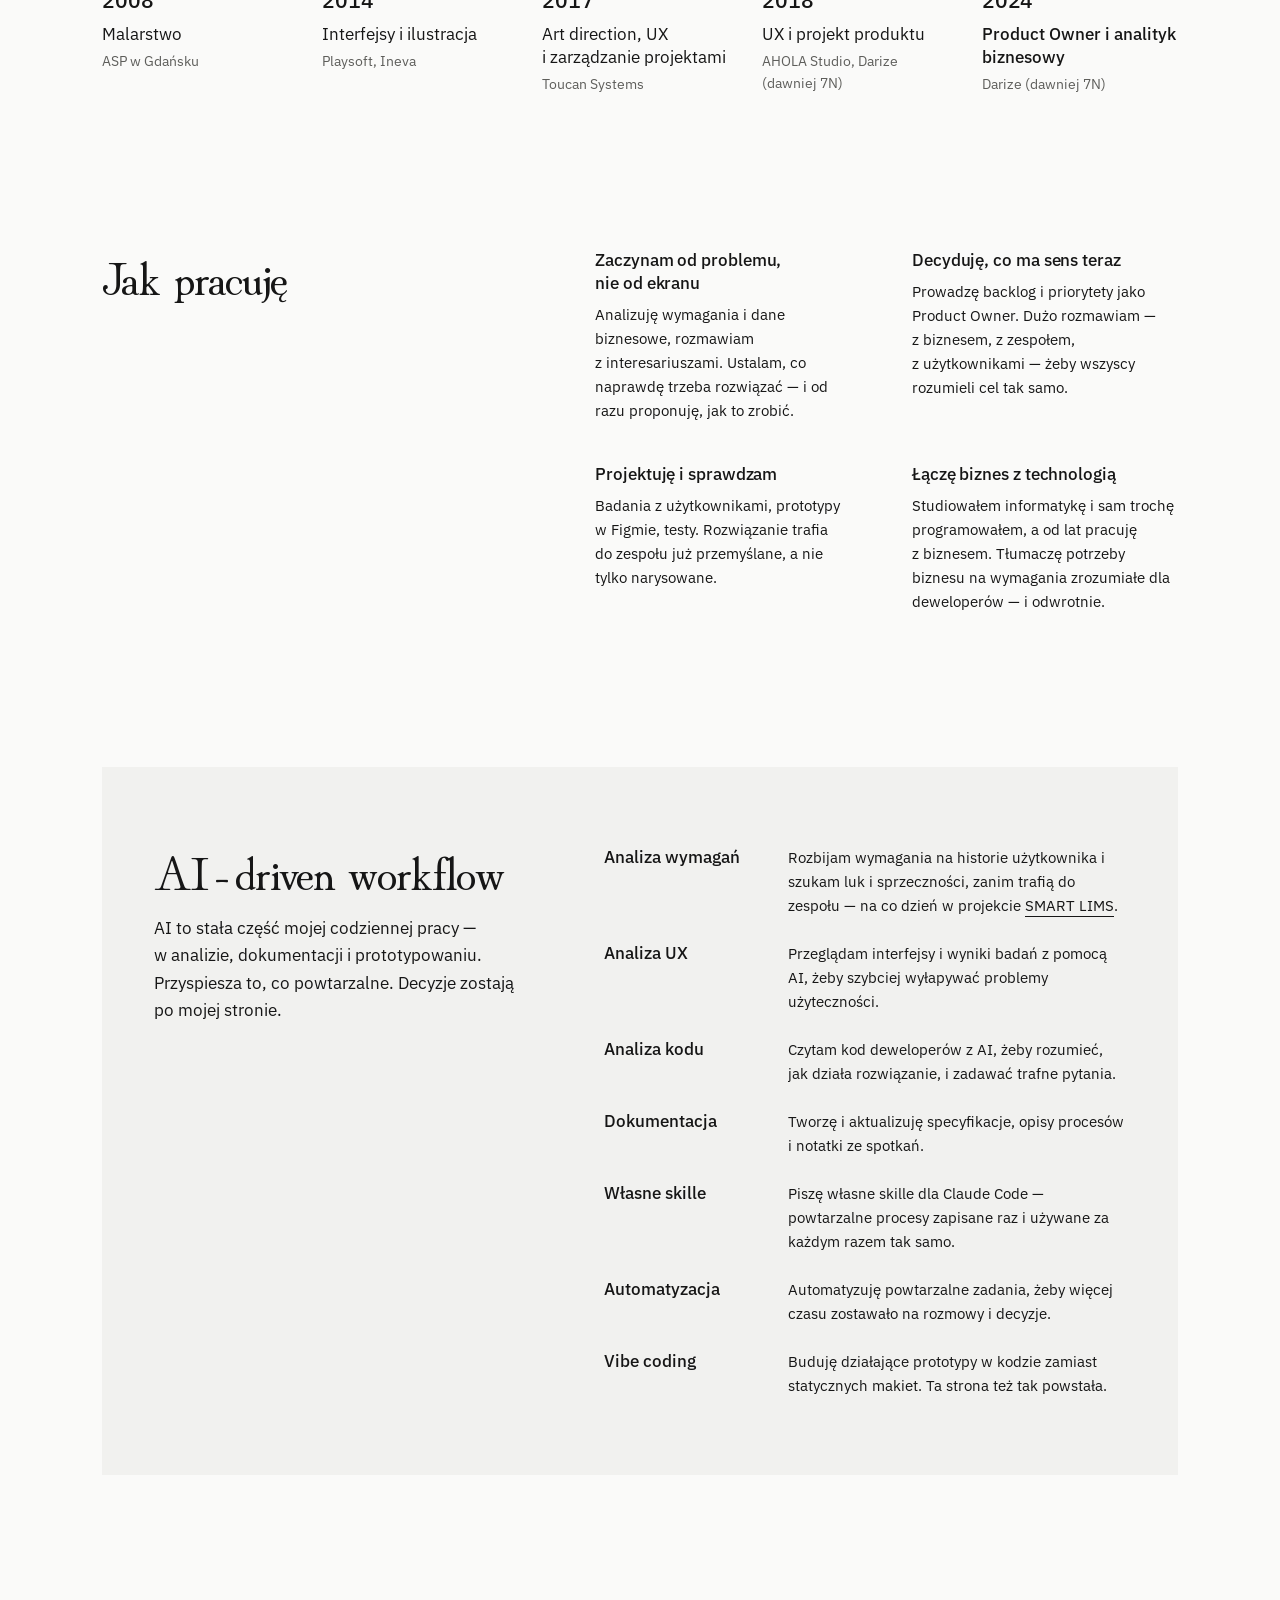
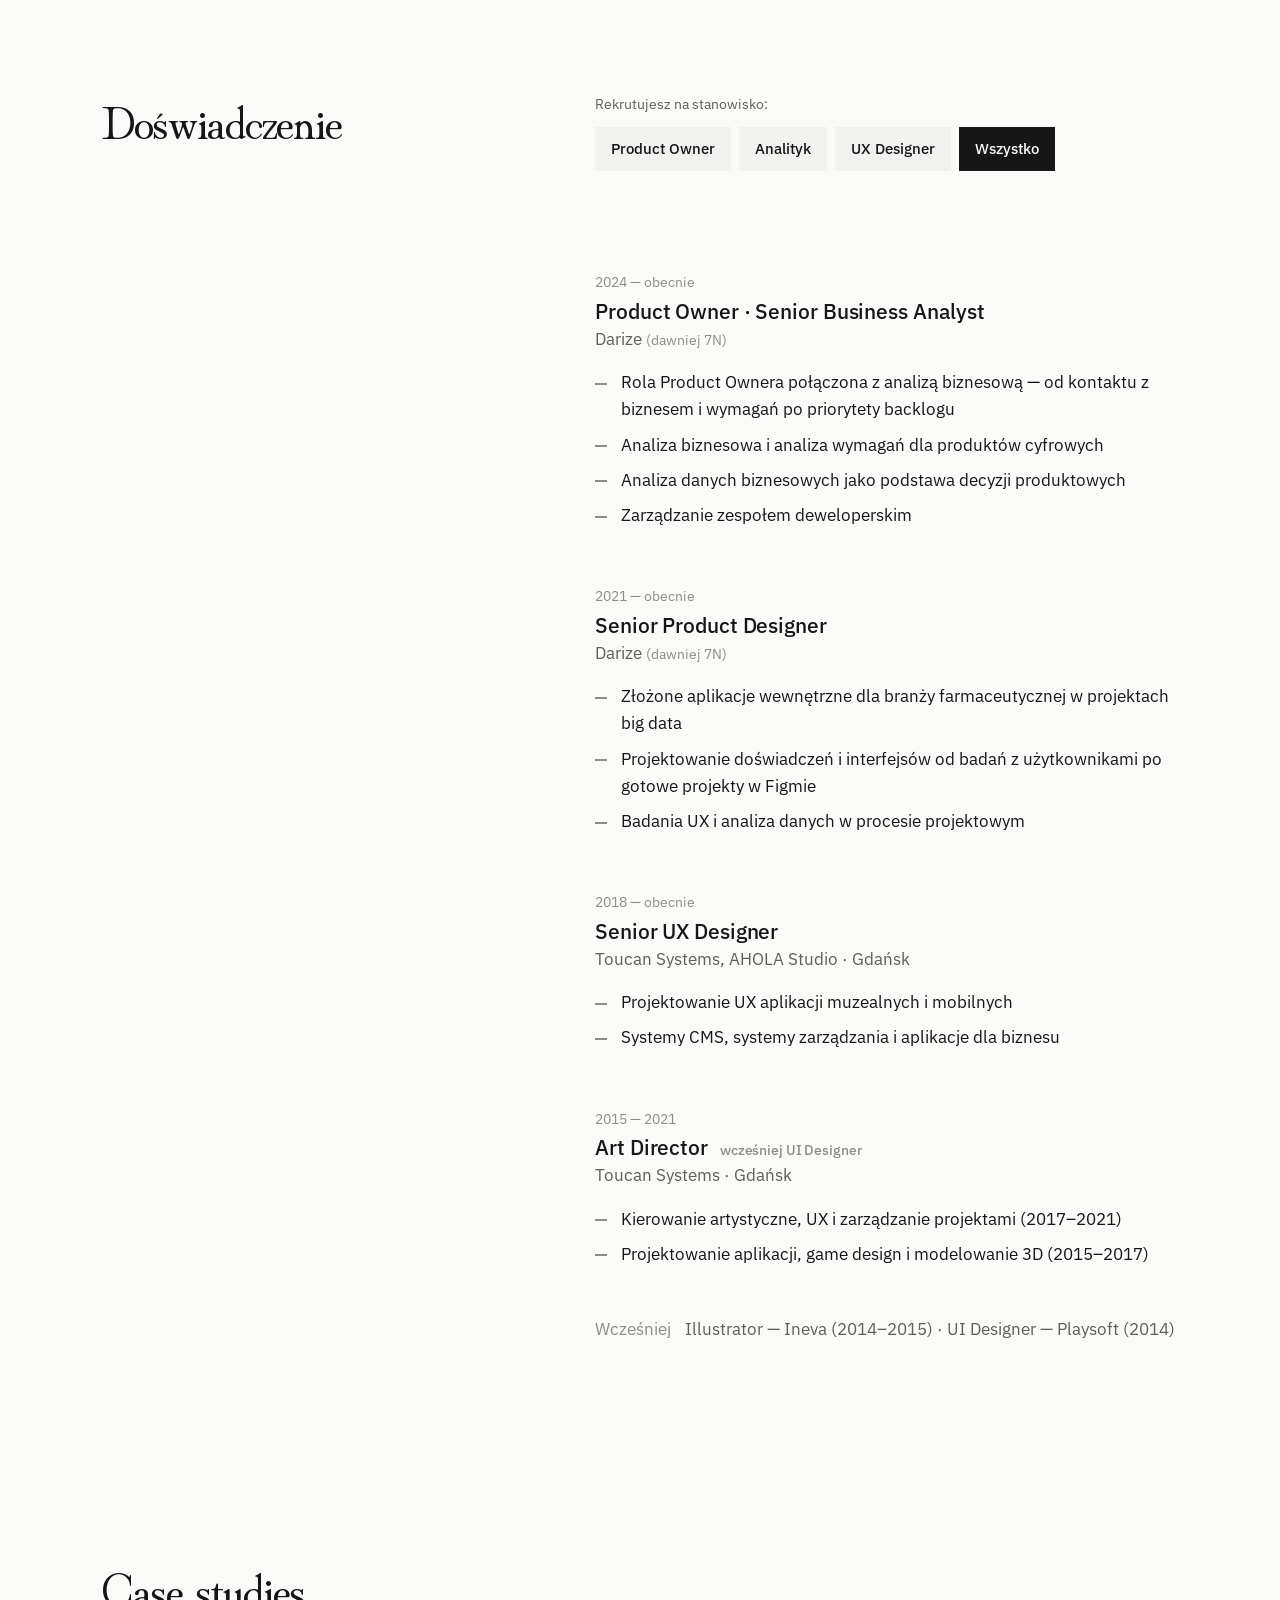
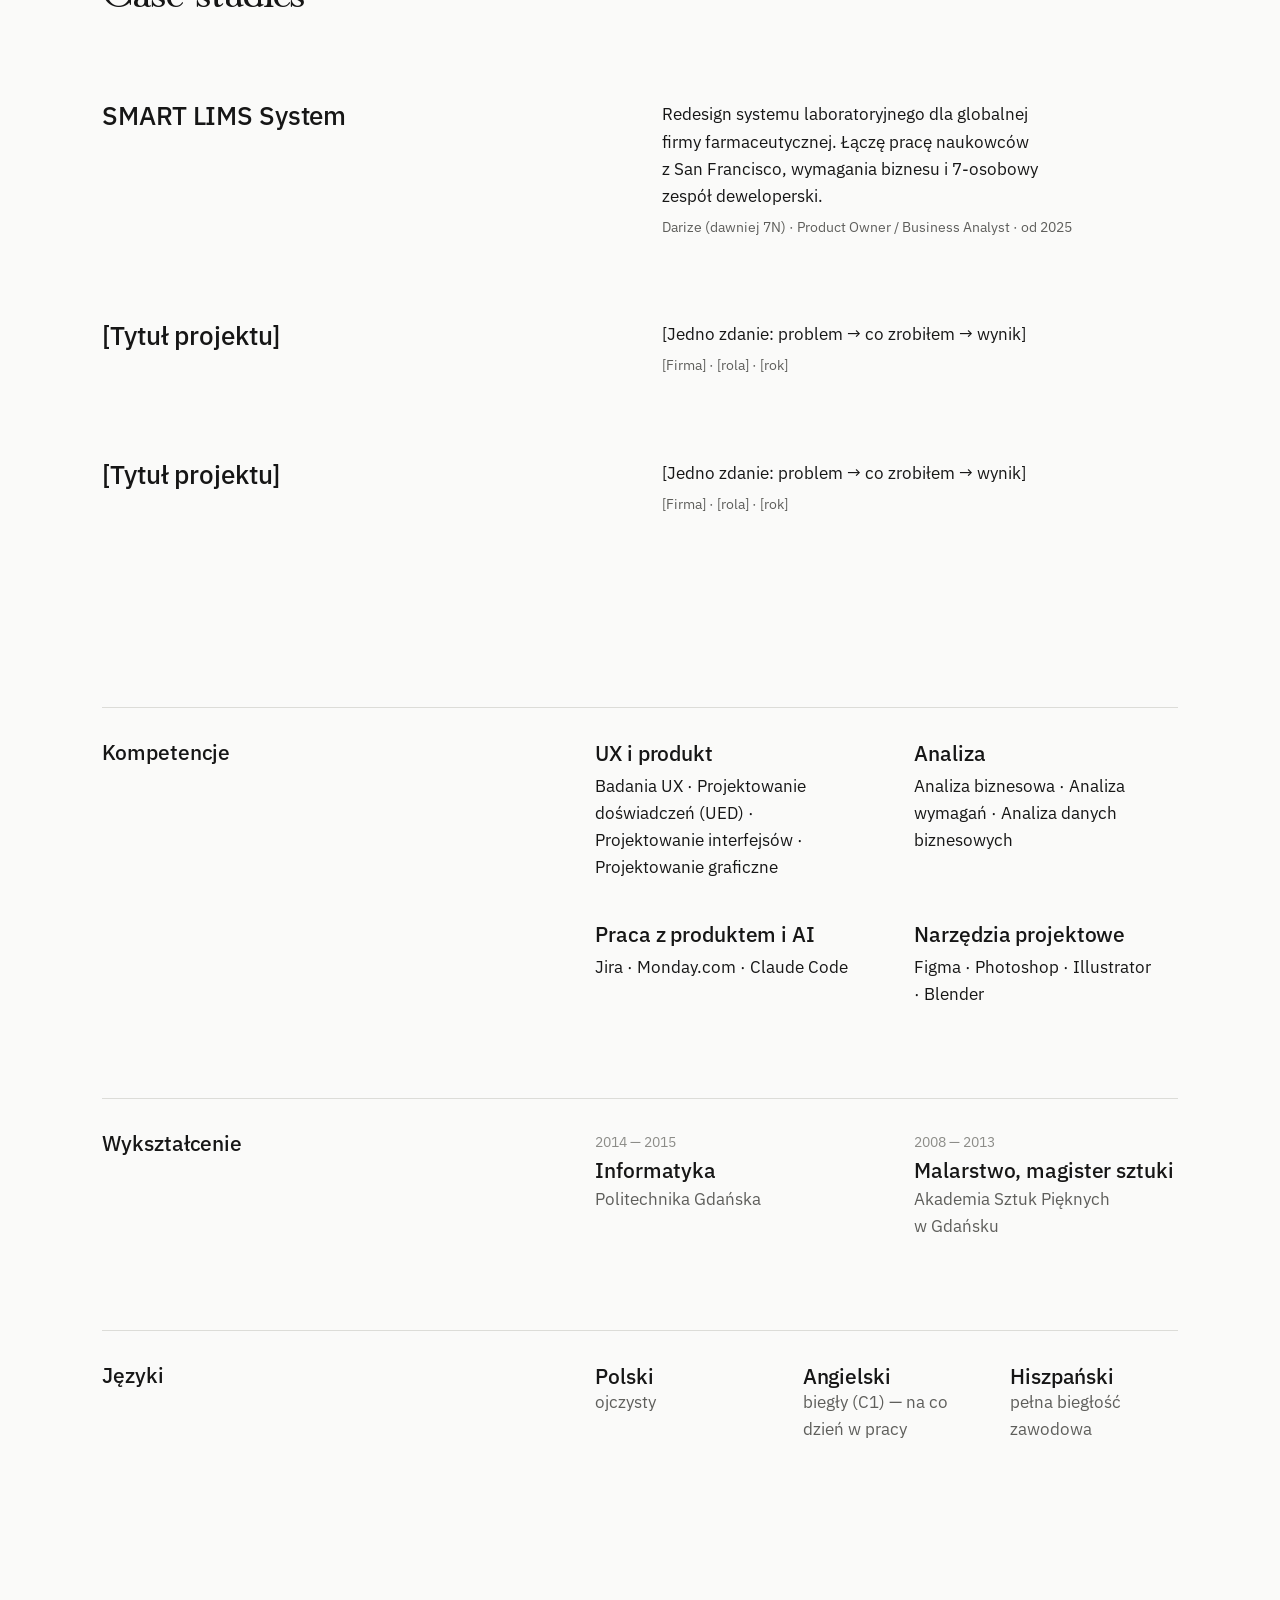
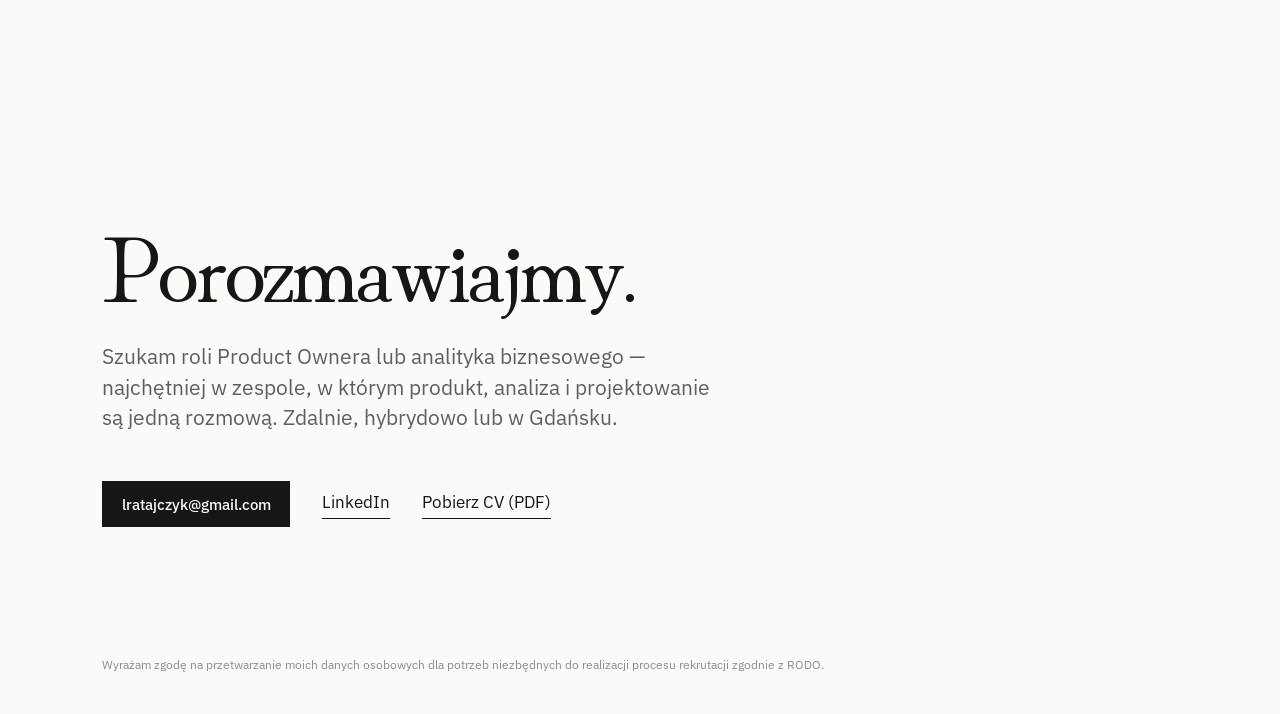
==== commit 2b3de11c: "CV website: Product Owner / Business Analyst / UX Designer Single-page CV with a near-white minimal " ====
--- a/index.html
+++ b/index.html
@@ -3,8 +3,13 @@
 <head>
   <meta charset="utf-8">
   <meta name="viewport" content="width=device-width, initial-scale=1">
-  <title>Łukasz Ratajczyk — CV</title>
-  <meta name="description" content="Łukasz Ratajczyk — UX, Product Owner, analityk. Curriculum vitae i case studies.">
+  <title>Łukasz Ratajczyk — Product Owner, analityk biznesowy, UX Designer</title>
+  <meta name="description" content="Łukasz Ratajczyk — Product Owner i analityk biznesowy, który sam projektuje UX. Od problemu biznesowego do przetestowanego rozwiązania. Praca zdalna. CV i case studies.">
+  <meta property="og:title" content="Łukasz Ratajczyk — Product Owner, analityk biznesowy, UX Designer">
+  <meta property="og:description" content="Decyzje produktowe, analiza i projektowanie UX w jednej osobie. CV i case studies.">
+  <meta property="og:type" content="profile">
+  <meta name="theme-color" content="#fafaf9">
+  <link rel="icon" href="data:image/svg+xml,%3Csvg xmlns='http://www.w3.org/2000/svg' viewBox='0 0 32 32'%3E%3Crect x='3' y='3' width='26' height='26' rx='3' fill='%23fafaf9' stroke='%23b0352a' stroke-width='2.5'/%3E%3Ctext x='16' y='21' font-family='serif' font-size='12' text-anchor='middle' fill='%23b0352a'%3EŁR%3C/text%3E%3C/svg%3E">
   <script>
     if (!matchMedia("(prefers-reduced-motion: reduce)").matches) {
       document.documentElement.classList.add("motion");
@@ -13,10 +18,12 @@
   </script>
   <link rel="preconnect" href="https://fonts.googleapis.com">
   <link rel="preconnect" href="https://fonts.gstatic.com" crossorigin>
-  <link href="https://fonts.googleapis.com/css2?family=Hina+Mincho&family=IBM+Plex+Sans:wght@300;400;500&display=swap" rel="stylesheet">
+  <link href="https://fonts.googleapis.com/css2?family=Hina+Mincho&family=IBM+Plex+Sans:wght@400;500&display=swap" rel="stylesheet">
   <link rel="stylesheet" href="styles.css">
 </head>
 <body>
+
+  <a class="skip" href="#tresc">Przejdź do treści</a>
 
   <header class="topbar">
     <div class="topbar__inner">
@@ -24,175 +31,275 @@
         <span class="topbar__seal" aria-hidden="true">ŁR</span>
         <span class="topbar__name">Łukasz Ratajczyk</span>
       </a>
-      <nav class="topbar__nav" aria-label="Akcje">
+      <nav class="topbar__nav" aria-label="Główna">
+        <a class="topbar__link" href="#doswiadczenie">Doświadczenie</a>
+        <a class="topbar__link" href="#ai">AI workflow</a>
         <a class="topbar__link" href="#case-studies">Case studies</a>
-        <button type="button" class="topbar__print" data-print>
+        <a class="topbar__link" href="#kontakt">Kontakt</a>
+        <a class="btn btn--ink topbar__print" href="assets/Lukasz-Ratajczyk-CV.pdf" download>
           <svg viewBox="0 0 24 24" aria-hidden="true"><path d="M12 4v11m0 0-4.5-4.5M12 15l4.5-4.5M5 20h14"/></svg>
           <span>Pobierz CV<span class="topbar__long"> (PDF)</span></span>
-        </button>
+        </a>
       </nav>
     </div>
   </header>
 
   <main class="sheet" id="top">
 
-    <!-- Ensō: pędzlowy okrąg, tylko dekoracja -->
-    <svg class="enso" viewBox="0 0 200 200" aria-hidden="true">
-      <defs>
-        <filter id="brush" x="-10%" y="-10%" width="120%" height="120%">
-          <feTurbulence type="fractalNoise" baseFrequency="0.9" numOctaves="2" seed="7" result="noise"/>
-          <feDisplacementMap in="SourceGraphic" in2="noise" scale="5"/>
-        </filter>
-      </defs>
-      <path pathLength="1" filter="url(#brush)" d="M150 52 C 128 28, 70 26, 44 62 C 18 98, 34 152, 82 168 C 128 184, 172 152, 172 104 C 172 84, 164 68, 156 60"
-            fill="none" stroke="currentColor" stroke-width="11" stroke-linecap="round"/>
-    </svg>
-
+    <!-- ── Pierwszy ekran: nazwisko jak pomnik ── -->
     <header class="masthead">
-      <div>
-        <h1 class="name" data-type>Łukasz Ratajczyk</h1>
-        <p class="role" data-reveal="intro">UX&nbsp;Designer · Product&nbsp;Owner · Analityk</p>
-      </div>
-      <div class="hanko" aria-hidden="true"><span>Ł</span><span>R</span></div>
+      <h1 class="name" data-type>Łukasz Ratajczyk</h1>
+
+      <div class="masthead__aside">
+        <p class="statement" data-reveal="intro">Product Owner i analityk biznesowy, który sam projektuje. Od&nbsp;problemu biznesowego do przetestowanego rozwiązania — bez gubienia sensu po&nbsp;drodze.</p>
+        <p class="role" data-reveal="intro">Product Owner · Analityk biznesowy · UX Designer</p>
+
+        <div class="masthead__actions" data-reveal="intro">
+          <a class="btn btn--ink" href="mailto:lratajczyk@gmail.com?subject=Rozmowa%20o%20wsp%C3%B3%C5%82pracy">Napisz do mnie</a>
+          <a class="link" href="https://www.linkedin.com/in/lucasratajczyk">LinkedIn</a>
+        </div>
+
+        <ul class="contact">
+          <li><a href="mailto:lratajczyk@gmail.com">lratajczyk@gmail.com</a></li>
+          <li class="print-only"><a href="tel:+48668366990">+48 668 366 990</a></li>
+          <li><a href="https://www.linkedin.com/in/lucasratajczyk">linkedin.com/in/lucasratajczyk</a></li>
+          <li>Zdalnie · hybrydowo · Gdańsk</li>
+          <li class="print-only print-link"><a href="https://lratajczyk.github.io/LukaszRatajczykCV/">Portfolio i case studies <svg class="arrow arrow--ne" viewBox="0 0 20 12" aria-hidden="true"><path d="M1 6h17m-5-4.5L18 6l-5 4.5"/></svg></a></li>
+        </ul>
+      </div>
+
+      <figure class="portrait">
+        <div class="portrait__frame">
+          <img src="assets/lukasz.jpg" width="896" height="1200" alt="Łukasz Ratajczyk — portret">
+        </div>
+      </figure>
     </header>
 
-    <ul class="contact" data-reveal="intro">
-      <li><a href="mailto:lratajczyk@gmail.com">lratajczyk@gmail.com</a></li>
-      <li><a href="https://www.linkedin.com/in/">linkedin.com/in/[profil]</a></li>
-      <li>[Miasto], Polska</li>
-      <li class="print-only"><a href="https://lratajczyk.github.io/LukaszRatajczykCV/">Portfolio i case studies <svg class="arrow arrow--ne" viewBox="0 0 20 12" aria-hidden="true"><path d="M1 6h17m-5-4.5L18 6l-5 4.5"/></svg></a></li>
-    </ul>
-
-    <section class="block">
-      <h2 class="label">O mnie</h2>
+    <!-- ── Fakty: tylko prawdziwe liczby ── -->
+    <section class="facts-bar" aria-label="W skrócie" id="tresc">
+      <div><strong>12 lat</strong><span>w produktach cyfrowych — analiza biznesowa połączona z UX</span></div>
+      <div><strong>3 role</strong><span>produkt, projektowanie i analiza w jednej osobie</span></div>
+      <div><strong>3 języki</strong><span>polski, angielski, hiszpański — na co dzień w pracy</span></div>
+    </section>
+
+    <!-- ── Droga: od malarstwa do produktu ── -->
+    <section class="path" aria-labelledby="h-droga">
+      <div class="path__text">
+        <h2 id="h-droga" class="h2">Od płótna do backlogu</h2>
+        <p class="lead">Z wykształcenia jestem malarzem (ASP w&nbsp;Gdańsku), ale od 2014 roku pracuję w&nbsp;IT. Zaczynałem od interfejsów gier i aplikacji. W&nbsp;Toucan Systems prowadziłem projekty jako art director, a potem projektowałem UX aplikacji muzealnych, mobilnych, systemów CMS i narzędzi dla biznesu. Od 2021 roku projektuję złożone aplikacje wewnętrzne dla branży farmaceutycznej, a od 2024 roku jako Product Owner i analityk biznesowy odpowiadam za wymagania, backlog i pracę zespołu deweloperskiego.</p>
+      </div>
+
+      <div class="path__line">
+        <ol class="stations">
+          <li><b>2008</b><span>Malarstwo</span><small>ASP w Gdańsku</small></li>
+          <li><b>2014</b><span>Interfejsy i ilustracja</span><small>Playsoft, Ineva</small></li>
+          <li><b>2017</b><span>Art direction, UX i&nbsp;zarządzanie projektami</span><small>Toucan Systems</small></li>
+          <li><b>2018</b><span>UX i projekt produktu</span><small>AHOLA Studio, Darize (dawniej 7N)</small></li>
+          <li class="is-now"><b>2024</b><span>Product Owner i analityk biznesowy</span><small>Darize (dawniej 7N)</small></li>
+        </ol>
+      </div>
+    </section>
+
+    <!-- ── Jak pracuję: przewaga hybrydy ── -->
+    <section class="how" aria-labelledby="h-how">
+      <h2 id="h-how" class="h2">Jak pracuję</h2>
+      <div class="how__grid">
+        <div>
+          <h3>Zaczynam od problemu, nie od ekranu</h3>
+          <p>Analizuję wymagania i dane biznesowe, rozmawiam z&nbsp;interesariuszami. Ustalam, co naprawdę trzeba rozwiązać — i od razu proponuję, jak to zrobić.</p>
+        </div>
+        <div>
+          <h3>Decyduję, co ma sens teraz</h3>
+          <p>Prowadzę backlog i priorytety jako Product Owner. Dużo rozmawiam — z&nbsp;biznesem, z&nbsp;zespołem, z&nbsp;użytkownikami — żeby wszyscy rozumieli cel tak samo.</p>
+        </div>
+        <div>
+          <h3>Projektuję i sprawdzam</h3>
+          <p>Badania z użytkownikami, prototypy w Figmie, testy. Rozwiązanie trafia do zespołu już przemyślane, a nie tylko narysowane.</p>
+        </div>
+        <div>
+          <h3>Łączę biznes z technologią</h3>
+          <p>Studiowałem informatykę i sam trochę programowałem, a od lat pracuję z&nbsp;biznesem. Tłumaczę potrzeby biznesu na wymagania zrozumiałe dla deweloperów — i&nbsp;odwrotnie.</p>
+        </div>
+      </div>
+    </section>
+
+    <!-- ── Praca z AI ── -->
+    <section class="ai" id="ai" aria-labelledby="h-ai">
+      <div class="ai__intro">
+        <h2 id="h-ai" class="h2" lang="en">AI&#8209;driven workflow</h2>
+        <p>AI to stała część mojej codziennej pracy — w&nbsp;analizie, dokumentacji i&nbsp;prototypowaniu. Przyspiesza to, co powtarzalne. Decyzje zostają po mojej stronie.</p>
+      </div>
+      <dl class="ai__list">
+        <div><dt>Analiza wymagań</dt><dd>Rozbijam wymagania na historie użytkownika i szukam luk i sprzeczności, zanim trafią do zespołu — na co dzień w&nbsp;projekcie <a class="link" href="case-studies/projekt-1.html">SMART LIMS</a>.</dd></div>
+        <div><dt>Analiza UX</dt><dd>Przeglądam interfejsy i wyniki badań z&nbsp;pomocą AI, żeby szybciej wyłapywać problemy użyteczności.</dd></div>
+        <div><dt>Analiza kodu</dt><dd>Czytam kod deweloperów z&nbsp;AI, żeby rozumieć, jak działa rozwiązanie, i&nbsp;zadawać trafne pytania.</dd></div>
+        <div><dt>Dokumentacja</dt><dd>Tworzę i aktualizuję specyfikacje, opisy procesów i notatki ze spotkań.</dd></div>
+        <div><dt>Własne skille</dt><dd>Piszę własne skille dla Claude Code — powtarzalne procesy zapisane raz i używane za każdym razem tak samo.</dd></div>
+        <div><dt>Automatyzacja</dt><dd>Automatyzuję powtarzalne zadania, żeby więcej czasu zostawało na rozmowy i decyzje.</dd></div>
+        <div><dt>Vibe coding</dt><dd>Buduję działające prototypy w kodzie zamiast statycznych makiet. Ta strona też tak powstała.</dd></div>
+      </dl>
+    </section>
+
+    <!-- ── Doświadczenie z przełącznikiem roli ── -->
+    <section class="block" id="doswiadczenie" aria-labelledby="h-exp">
+      <h2 id="h-exp" class="label">Doświadczenie</h2>
       <div class="content">
-        <p class="lead">[Dwa, trzy zdania o tym, kim jesteś i jaką wartość wnosisz. Np.: Łączę projektowanie doświadczeń z odpowiedzialnością za produkt — od badań z użytkownikami, przez backlog, po mierzalny wynik biznesowy.]</p>
-      </div>
-    </section>
-
-    <section class="block" id="case-studies">
-      <h2 class="label">Case studies</h2>
-      <div class="content">
-        <ol class="cases">
-          <li>
-            <a class="case" href="case-studies/projekt-1.html">
-              <span class="case__no">01</span>
-              <span class="case__body">
-                <span class="case__title">[Tytuł projektu]</span>
-                <span class="case__summary">[Jedno zdanie: problem → co zrobiłeś → wynik]</span>
-                <span class="case__meta">[Firma] · [Twoja rola] · [rok]</span>
-              </span>
-              <span class="case__arrow"><svg class="arrow" viewBox="0 0 20 12" aria-hidden="true"><path d="M1 6h17m-5-4.5L18 6l-5 4.5"/></svg></span>
-            </a>
-          </li>
-          <li>
-            <a class="case" href="case-studies/projekt-1.html">
-              <span class="case__no">02</span>
-              <span class="case__body">
-                <span class="case__title">[Tytuł projektu]</span>
-                <span class="case__summary">[Jedno zdanie: problem → co zrobiłeś → wynik]</span>
-                <span class="case__meta">[Firma] · [Twoja rola] · [rok]</span>
-              </span>
-              <span class="case__arrow"><svg class="arrow" viewBox="0 0 20 12" aria-hidden="true"><path d="M1 6h17m-5-4.5L18 6l-5 4.5"/></svg></span>
-            </a>
-          </li>
-          <li>
-            <a class="case" href="case-studies/projekt-1.html">
-              <span class="case__no">03</span>
-              <span class="case__body">
-                <span class="case__title">[Tytuł projektu]</span>
-                <span class="case__summary">[Jedno zdanie: problem → co zrobiłeś → wynik]</span>
-                <span class="case__meta">[Firma] · [Twoja rola] · [rok]</span>
-              </span>
-              <span class="case__arrow"><svg class="arrow" viewBox="0 0 20 12" aria-hidden="true"><path d="M1 6h17m-5-4.5L18 6l-5 4.5"/></svg></span>
-            </a>
-          </li>
-        </ol>
-      </div>
-    </section>
-
-    <section class="block">
-      <h2 class="label">Doświadczenie</h2>
-      <div class="content">
-
-        <article class="job">
-          <p class="job__when">2022 — obecnie</p>
-          <h3 class="job__title">[Stanowisko]</h3>
-          <p class="job__org">[Firma] · [Miasto / zdalnie]</p>
+
+        <div class="lens" role="group" aria-label="Rekrutujesz na stanowisko" hidden>
+          <span class="lens__q">Rekrutujesz na stanowisko:</span>
+          <div class="lens__opts">
+            <button type="button" data-lens="produkt" aria-pressed="false">Product Owner</button>
+            <button type="button" data-lens="analiza" aria-pressed="false">Analityk</button>
+            <button type="button" data-lens="ux" aria-pressed="false">UX Designer</button>
+            <button type="button" data-lens="" aria-pressed="true">Wszystko</button>
+          </div>
+          <p class="lens__note" aria-live="polite"></p>
+        </div>
+
+        <article class="job">
+          <p class="job__when">2024 — obecnie</p>
+          <h3 class="job__title">Product Owner · Senior Business Analyst</h3>
+          <p class="job__org">Darize <span class="job__aka">(dawniej 7N)</span></p>
           <ul class="job__points">
-            <li>[Efekt z liczbą — np. skróciłem czas onboardingu o 40%]</li>
-            <li>[Co zbudowałeś / za co odpowiadałeś]</li>
+            <li data-hat="produkt analiza">Rola Product Ownera połączona z analizą biznesową — od kontaktu z biznesem i wymagań po priorytety backlogu</li>
+            <li data-hat="analiza">Analiza biznesowa i analiza wymagań dla produktów cyfrowych</li>
+            <li data-hat="analiza produkt">Analiza danych biznesowych jako podstawa decyzji produktowych</li>
+            <li data-hat="produkt">Zarządzanie zespołem deweloperskim</li>
           </ul>
         </article>
 
         <article class="job">
-          <p class="job__when">2018 — 2022</p>
-          <h3 class="job__title">[Stanowisko]</h3>
-          <p class="job__org">[Firma] · [Miasto]</p>
+          <p class="job__when">2021 — obecnie</p>
+          <h3 class="job__title">Senior Product Designer</h3>
+          <p class="job__org">Darize <span class="job__aka">(dawniej 7N)</span></p>
           <ul class="job__points">
-            <li>[Efekt z liczbą]</li>
-            <li>[Zakres odpowiedzialności]</li>
+            <li data-hat="ux analiza">Złożone aplikacje wewnętrzne dla branży farmaceutycznej w projektach big data</li>
+            <li data-hat="ux">Projektowanie doświadczeń i interfejsów od badań z użytkownikami po gotowe projekty w Figmie</li>
+            <li data-hat="ux analiza">Badania UX i analiza danych w procesie projektowym</li>
           </ul>
         </article>
 
         <article class="job">
-          <p class="job__when">2014 — 2018</p>
-          <h3 class="job__title">[Stanowisko]</h3>
-          <p class="job__org">[Firma] · [Miasto]</p>
+          <p class="job__when">2018 — obecnie</p>
+          <h3 class="job__title">Senior UX Designer</h3>
+          <p class="job__org">Toucan Systems, AHOLA Studio · Gdańsk</p>
           <ul class="job__points">
-            <li>[Efekt z liczbą]</li>
+            <li data-hat="ux">Projektowanie UX aplikacji muzealnych i mobilnych</li>
+            <li data-hat="ux produkt">Systemy CMS, systemy zarządzania i aplikacje dla biznesu</li>
           </ul>
         </article>
 
-      </div>
-    </section>
-
-    <section class="block">
-      <h2 class="label">Kompetencje</h2>
+        <article class="job">
+          <p class="job__when">2015 — 2021</p>
+          <h3 class="job__title">Art Director <span class="job__prev">wcześniej UI Designer</span></h3>
+          <p class="job__org">Toucan Systems · Gdańsk</p>
+          <ul class="job__points">
+            <li data-hat="ux produkt">Kierowanie artystyczne, UX i zarządzanie projektami (2017–2021)</li>
+            <li data-hat="ux">Projektowanie aplikacji, game design i modelowanie 3D (2015–2017)</li>
+          </ul>
+        </article>
+
+        <p class="job__earlier"><span>Wcześniej</span> Illustrator — Ineva (2014–2015) · UI Designer — Playsoft (2014)</p>
+
+      </div>
+    </section>
+
+    <!-- ── Case studies ── -->
+    <section class="work" id="case-studies" aria-labelledby="h-cases">
+      <h2 id="h-cases" class="h2">Case studies</h2>
+      <ul class="cases">
+        <li>
+          <a class="case" href="case-studies/projekt-1.html">
+            <span class="case__title">SMART LIMS System</span>
+            <span class="case__summary">Redesign systemu laboratoryjnego dla globalnej firmy farmaceutycznej. Łączę pracę naukowców z San Francisco, wymagania biznesu i&nbsp;7-osobowy zespół deweloperski.</span>
+            <span class="case__meta">Darize (dawniej 7N) · Product Owner / Business Analyst · od 2025</span>
+            <span class="case__arrow"><svg class="arrow" viewBox="0 0 20 12" aria-hidden="true"><path d="M1 6h17m-5-4.5L18 6l-5 4.5"/></svg></span>
+          </a>
+        </li>
+        <li>
+          <a class="case" href="case-studies/projekt-1.html">
+            <span class="case__title">[Tytuł projektu]</span>
+            <span class="case__summary">[Jedno zdanie: problem → co zrobiłem → wynik]</span>
+            <span class="case__meta">[Firma] · [rola] · [rok]</span>
+            <span class="case__arrow"><svg class="arrow" viewBox="0 0 20 12" aria-hidden="true"><path d="M1 6h17m-5-4.5L18 6l-5 4.5"/></svg></span>
+          </a>
+        </li>
+        <li>
+          <a class="case" href="case-studies/projekt-1.html">
+            <span class="case__title">[Tytuł projektu]</span>
+            <span class="case__summary">[Jedno zdanie: problem → co zrobiłem → wynik]</span>
+            <span class="case__meta">[Firma] · [rola] · [rok]</span>
+            <span class="case__arrow"><svg class="arrow" viewBox="0 0 20 12" aria-hidden="true"><path d="M1 6h17m-5-4.5L18 6l-5 4.5"/></svg></span>
+          </a>
+        </li>
+      </ul>
+    </section>
+
+    <section class="block block--ruled" aria-labelledby="h-skills">
+      <h2 id="h-skills" class="label">Kompetencje</h2>
       <div class="content skills">
-        <div>
-          <h3>UX</h3>
-          <p>Badania z użytkownikami · Architektura informacji · Prototypowanie · Testy użyteczności · Design systems</p>
-        </div>
-        <div>
-          <h3>Produkt</h3>
-          <p>Discovery · Zarządzanie backlogiem · Roadmapy · Scrum · Priorytetyzacja</p>
-        </div>
-        <div>
+        <div data-hat="ux produkt">
+          <h3>UX i produkt</h3>
+          <p>Badania UX · Projektowanie doświadczeń (UED) · Projektowanie interfejsów · Projektowanie graficzne</p>
+        </div>
+        <div data-hat="analiza produkt">
           <h3>Analiza</h3>
-          <p>Wymagania biznesowe · Modelowanie procesów · Analityka produktowa · SQL</p>
-        </div>
-        <div>
-          <h3>Narzędzia</h3>
-          <p>Figma · Jira · Confluence · Miro · [inne]</p>
-        </div>
-      </div>
-    </section>
-
-    <section class="block">
-      <h2 class="label">Wykształcenie</h2>
-      <div class="content">
-        <article class="job">
-          <p class="job__when">[rok — rok]</p>
-          <h3 class="job__title">[Kierunek]</h3>
-          <p class="job__org">[Uczelnia]</p>
-        </article>
-      </div>
-    </section>
-
-    <section class="block">
-      <h2 class="label">Języki</h2>
-      <div class="content">
-        <p>Polski — ojczysty · Angielski — [poziom]</p>
-      </div>
-    </section>
-
-    <footer class="colophon">
-      <p class="print-only">Pełna wersja z case studies: <a href="https://lratajczyk.github.io/LukaszRatajczykCV/">lratajczyk.github.io/LukaszRatajczykCV</a></p>
-      <p class="consent">Wyrażam zgodę na przetwarzanie moich danych osobowych dla potrzeb niezbędnych do realizacji procesu rekrutacji zgodnie z RODO.</p>
-    </footer>
+          <p>Analiza biznesowa · Analiza wymagań · Analiza danych biznesowych</p>
+        </div>
+        <div data-hat="produkt analiza">
+          <h3>Praca z produktem i AI</h3>
+          <p>Jira · Monday.com · Claude Code</p>
+        </div>
+        <div data-hat="ux">
+          <h3>Narzędzia projektowe</h3>
+          <p>Figma · Photoshop · Illustrator · Blender</p>
+        </div>
+      </div>
+    </section>
+
+    <section class="block block--ruled" aria-labelledby="h-edu">
+      <h2 id="h-edu" class="label">Wykształcenie</h2>
+      <div class="content edu">
+        <article class="job">
+          <p class="job__when">2014 — 2015</p>
+          <h3 class="job__title">Informatyka</h3>
+          <p class="job__org">Politechnika Gdańska</p>
+        </article>
+        <article class="job">
+          <p class="job__when">2008 — 2013</p>
+          <h3 class="job__title">Malarstwo, magister sztuki</h3>
+          <p class="job__org">Akademia Sztuk Pięknych w Gdańsku</p>
+        </article>
+      </div>
+    </section>
+
+    <section class="block block--ruled" aria-labelledby="h-lang">
+      <h2 id="h-lang" class="label">Języki</h2>
+      <div class="content langs">
+        <p><span>Polski</span> ojczysty</p>
+        <p><span>Angielski</span> biegły (C1) — na co dzień w pracy</p>
+        <p><span>Hiszpański</span> pełna biegłość zawodowa</p>
+      </div>
+    </section>
 
   </main>
+
+  <!-- ── Zamknięcie ── -->
+  <section class="close" id="kontakt" aria-labelledby="h-close">
+    <div class="close__inner">
+      <h2 id="h-close" class="close__title">Porozmawiajmy.</h2>
+      <p class="close__text">Szukam roli Product Ownera lub analityka biznesowego — najchętniej w zespole, w którym produkt, analiza i projektowanie są jedną rozmową. Zdalnie, hybrydowo lub w Gdańsku.</p>
+      <div class="close__actions">
+        <a class="btn btn--ink" href="mailto:lratajczyk@gmail.com?subject=Rozmowa%20o%20wsp%C3%B3%C5%82pracy">lratajczyk@gmail.com</a>
+        <a class="link link--paper" href="https://www.linkedin.com/in/lucasratajczyk">LinkedIn</a>
+        <a class="link link--paper" href="assets/Lukasz-Ratajczyk-CV.pdf" download>Pobierz CV (PDF)</a>
+      </div>
+    </div>
+  </section>
+
+  <footer class="colophon">
+    <p class="consent">Wyrażam zgodę na przetwarzanie moich danych osobowych dla potrzeb niezbędnych do realizacji procesu rekrutacji zgodnie z RODO.</p>
+  </footer>
 
   <script src="main.js" defer></script>
 </body>
--- a/styles.css
+++ b/styles.css
@@ -1,51 +1,77 @@
 /* ─────────────────────────────────────────────
-   Papier · tusz · ma (pustka)
+   Biel · grafit · ma (pustka) — japońska inspiracja tylko w rytmie i ciszy
+   Pięć rozmiarów: nazwisko · nagłówek · wypowiedź · tekst · drobny
    ───────────────────────────────────────────── */
 
 :root {
-  --washi: #f3eee2;      /* ecru — tło całej strony */
-  --paper: #f3eee2;
-  --tint: #ebe4d4;       /* odrobinę ciemniejsze ecru (ramki, placeholdery) */
-  --ink: #23211d;        /* sumi — tusz */
-  --ink-soft: #5f5a51;   /* rozwodniony tusz */
-  --ink-faint: #a49d90;  /* ślad pędzla */
-  --rule: #ddd5c6;       /* cienka linia */
-  --shu: #b0352a;        /* cynober — kolor pieczęci */
+  --washi: #fafaf9;      /* niemal biel — tło całej strony */
+  --tint: #f1f1ef;       /* o krok ciemniej — oddziela powierzchnie zamiast linii */
+  --ink: #161616;        /* grafit — tekst */
+  --ink-soft: #5e5e5b;   /* drugi plan */
+  --ink-faint: #8c8c88;  /* daty, przypisy */
+  --shu: #b0352a;        /* cynober — tylko znak ŁR w pasku */
+  --rule: #dcdcd8;       /* linie oddzielające sekcje CV */
 
   --serif: "Hina Mincho", "Hiragino Mincho ProN", "Yu Mincho", Georgia, serif;
   --sans: "IBM Plex Sans", "Helvetica Neue", system-ui, sans-serif;
 
-  --gutter: clamp(24px, 10vw, 160px);   /* duży oddech po bokach */
+  --t-display: clamp(56px, 11.4vw, 164px);
+  --t-h2: clamp(30px, 3.7vw, 50px);
+  --t-say: clamp(19px, 1.65vw, 23px);
+  --t-body: 17px;
+  --t-small: 14px;
+
+  --gutter: clamp(24px, 8vw, 144px);
+  --wide: 1360px;
+  --section: clamp(128px, 17vw, 260px);
+
+  --ease-out: cubic-bezier(.16, 1, .3, 1);
 }
 
 *, *::before, *::after { box-sizing: border-box; }
 
-html { -webkit-text-size-adjust: 100%; }
+html { -webkit-text-size-adjust: 100%; scroll-behavior: smooth; scroll-padding-top: 88px; }
+@media (prefers-reduced-motion: reduce) { html { scroll-behavior: auto; } }
 
 body {
   margin: 0;
   background: var(--washi);
   color: var(--ink);
   font-family: var(--sans);
-  font-size: 16px;
-  font-weight: 400;
-  line-height: 1.8;
-  letter-spacing: .01em;
-  font-feature-settings: "palt" 0;
+  font-size: var(--t-body);
+  line-height: 1.6;
   -webkit-font-smoothing: antialiased;
-}
-
-/* ── Typografia: nagłówki szeryfowe (mincho), treść bezszeryfowa (gothic) ── */
-h1, h2, h3,
-.name, .role, .label, .eyebrow,
-.cs-title, .job__title, .case__title, .case__no,
-.skills h3, .steps h3, .metrics strong,
-.topbar__name, .topbar__seal, .hanko {
-  font-family: var(--serif);
-  /* Hina Mincho ma jedną grubość — hierarchia przez rozmiar, bez sztucznego pogrubiania */
-  font-weight: 400;
+  text-rendering: optimizeLegibility;
+}
+
+::selection { background: var(--ink); color: var(--washi); }
+
+/* Dwa poziomy nagłówków:
+   --display — duże rzeczy (nazwisko, nagłówki sekcji, liczby); tu oszczędnie Hina Mincho
+   --heading — małe nagłówki (stanowiska, lata, kompetencje); bezszeryfowe */
+:root {
+  --display: var(--serif);
+  --display-weight: 400;
+  --display-track: -.02em;
+  --heading: var(--sans);
+  --heading-weight: 500;
+}
+
+.name, .h2, #doswiadczenie .label, .cs-title, .metrics strong, .facts-bar strong, .close__title {
+  font-family: var(--display);
+  font-weight: var(--display-weight);
+  letter-spacing: var(--display-track);
   font-synthesis: none;
 }
+h3, .label, .job__title, .case__title, .skills h3, .how h3, .steps h3, .stations b, .langs span {
+  font-family: var(--heading);
+  font-weight: var(--heading-weight);
+  letter-spacing: -.005em;
+}
+.topbar__seal { font-family: var(--serif); font-weight: 400; }
+
+h1, h2, h3 { text-wrap: balance; }
+p, li { text-wrap: pretty; }
 
 .arrow {
   display: inline-block;
@@ -61,379 +87,495 @@
 .arrow--back { transform: scaleX(-1); }
 .arrow--ne { transform: rotate(-45deg); width: .95em; }
 
-a { color: inherit; text-decoration: none; border-bottom: 1px solid var(--rule); transition: border-color .2s; }
-a:hover { border-color: var(--shu); }
-
-/* ── Przyklejony nagłówek ──────────────────── */
+a { color: inherit; text-decoration: none; }
+:focus-visible { outline: 2px solid var(--ink); outline-offset: 4px; }
+
+/* Link w tekście: kreska tuszu rysuje się od lewej przy najechaniu */
+.link,
+.contact a,
+.job__earlier a {
+  background: linear-gradient(currentColor, currentColor) no-repeat 0 100% / 100% 1px;
+  padding-bottom: 2px;
+  transition: background-size .45s var(--ease-out), color .25s;
+}
+.link:hover,
+.contact a:hover { background-size: 0 1px; background-position: 100% 100%; }
+
+button.link {
+  border: 0;
+  margin: 0;
+  padding: 0 0 2px;
+  font: inherit;
+  color: inherit;
+  cursor: pointer;
+}
+
+.skip {
+  position: absolute;
+  left: 16px;
+  top: -60px;
+  z-index: 40;
+  padding: 10px 14px;
+  background: var(--ink);
+  color: var(--washi);
+}
+.skip:focus { top: 12px; }
+
+/* ── Przycisk ──────────────────────────────── */
+
+.btn {
+  display: inline-flex;
+  align-items: center;
+  gap: .55em;
+  min-height: 46px;
+  padding: 0 1.3em;
+  font: 500 15px/1 var(--sans);
+  border: 0;
+  border-radius: 0;
+  cursor: pointer;
+  transition: background-color .25s, color .25s, transform .16s var(--ease-out);
+}
+.btn:active { transform: scale(.97); }
+.btn svg { width: 16px; height: 16px; fill: none; stroke: currentColor; stroke-width: 1.5; }
+.btn--ink { background: var(--ink); color: var(--washi); }
+.btn--ink:hover { background: #3a3a38; }
+
+/* ── Pasek u góry: płaski, ecru, bez szkła ─── */
 
 .topbar {
   position: sticky;
   top: 0;
   z-index: 20;
-  background: rgba(243, 238, 226, .86);
-  -webkit-backdrop-filter: blur(10px);
-  backdrop-filter: blur(10px);
-  border-bottom: 1px solid transparent;
-  transition: border-color .4s, background .4s;
-}
-.topbar.is-scrolled { border-bottom-color: var(--rule); background: rgba(243, 238, 226, .97); }
+  background: var(--washi);
+  transition: background-color .4s;
+}
+.topbar.is-scrolled { background: rgba(250, 250, 249, .96); }
 
 .topbar__inner {
   display: flex;
   align-items: center;
   justify-content: space-between;
   gap: 16px;
-  max-width: 1140px;
-  height: 64px;
+  max-width: var(--wide);
+  height: 72px;
   margin: 0 auto;
   padding: 0 var(--gutter);
 }
 
-.topbar__brand {
-  display: inline-flex;
-  align-items: center;
-  gap: 12px;
-  border: 0;
-  font-size: 14px;
-  letter-spacing: .08em;
-}
+.topbar__brand { display: inline-flex; align-items: center; gap: 12px; font-size: 15px; }
 .topbar__seal {
   display: grid;
   place-items: center;
-  width: 26px;
-  height: 26px;
+  width: 30px;
+  height: 30px;
   border: 1.5px solid var(--shu);
-  border-radius: 3px;
+  border-radius: 2px;
   color: var(--shu);
-  font-size: 10px;
-  font-weight: 400;
-  letter-spacing: 0;
-  transform: rotate(-3deg);
-}
+  font-size: 11px;
+}
+
 /* nazwisko w pasku pojawia się dopiero, gdy duży nagłówek zniknie z widoku */
-.topbar__name { opacity: 0; transform: translateY(4px); transition: opacity .5s, transform .5s; }
+.topbar__name { opacity: 0; transform: translateY(6px); transition: opacity .4s var(--ease-out), transform .4s var(--ease-out); }
 .topbar.show-name .topbar__name,
 .topbar--always .topbar__name { opacity: 1; transform: none; }
 
-.topbar__nav { display: flex; align-items: center; gap: 22px; }
-
+.topbar__nav { display: flex; align-items: center; gap: 28px; }
 .topbar__link {
-  font-size: 13px;
-  letter-spacing: .08em;
-  border-bottom-color: transparent;
-}
-
-.topbar__print {
+  font-size: 15px;
+  background: linear-gradient(currentColor, currentColor) no-repeat 100% 100% / 0 1px;
+  padding-bottom: 2px;
+  transition: background-size .4s var(--ease-out);
+}
+.topbar__link:hover { background-size: 100% 1px; background-position: 0 100%; }
+.topbar__print { min-height: 42px; font-size: 14px; }
+
+/* ── Kartka ────────────────────────────────── */
+
+.sheet {
+  position: relative;
+  max-width: var(--wide);
+  margin: 0 auto;
+  padding: 0 var(--gutter);
+  overflow-x: clip;
+}
+
+/* ── Pierwszy ekran ────────────────────────── */
+
+.masthead {
+  display: grid;
+  grid-template-columns: minmax(0, 1fr) 300px;
+  grid-template-areas:
+    "name   name"
+    "aside  portrait";
+  column-gap: clamp(40px, 6vw, 96px);
+  align-items: end;
+  min-height: min(calc(100svh - 72px), 940px);
+  padding: clamp(40px, 7vh, 96px) 0 clamp(48px, 8vh, 96px);
+}
+
+.name {
+  grid-area: name;
+  margin: 0 0 clamp(36px, 5vh, 64px) -.04em;
+  font-size: var(--t-display);
+  line-height: .98;
+}
+
+.masthead__aside { grid-area: aside; max-width: 40em; }
+
+.statement {
+  margin: 0;
+  max-width: 30em;
+  font-size: var(--t-say);
+  line-height: 1.4;
+  color: var(--ink);
+}
+
+.role { margin: 20px 0 0; font-size: var(--t-small); color: var(--ink-soft); }
+
+.masthead__actions { display: flex; align-items: center; gap: 28px; margin-top: 36px; }
+.masthead__actions .link { font-size: 15px; }
+
+.contact {
+  display: flex;
+  flex-wrap: wrap;
+  gap: 6px 28px;
+  margin: 32px 0 0;
+  padding: 0;
+  list-style: none;
+  font-size: var(--t-small);
+  color: var(--ink-soft);
+}
+
+/* Portret w pędzlowym okręgu, z pieczęcią */
+.portrait { grid-area: portrait; position: relative; width: 100%; margin: 0; }
+.portrait__frame {
+  position: relative;
+  aspect-ratio: 4 / 5;
+  overflow: hidden;
+  background: var(--tint);
+  display: grid;
+  place-items: center;
+}
+.portrait__frame img {
+  width: 100%;
+  height: 100%;
+  object-fit: cover;
+  /* kadr bliżej: głowa i ramiona */
+  object-position: 50% 0;
+  transform: scale(1.32);
+  transform-origin: 50% 12%;
+  filter: saturate(.9);
+}
+.portrait__placeholder { padding: 0 16px; text-align: center; font-size: var(--t-small); color: var(--ink-faint); }
+
+
+
+/* ── Fakty ─────────────────────────────────── */
+
+.facts-bar {
+  display: grid;
+  grid-template-columns: repeat(3, minmax(0, 1fr));
+  gap: 32px clamp(24px, 4vw, 64px);
+  padding: clamp(24px, 3vw, 48px) 0 0;
+}
+.facts-bar strong { display: block; font-size: var(--t-h2); line-height: 1; }
+.facts-bar span { display: block; margin-top: 14px; max-width: 18em; font-size: var(--t-small); color: var(--ink-soft); }
+
+/* ── Nagłówki sekcji ───────────────────────── */
+
+.h2 { margin: 0; font-size: var(--t-h2); line-height: 1.08; }
+
+/* ── Droga: oś czasu ───────────────────────── */
+
+.path { padding-top: var(--section); }
+.path__text {
+  display: grid;
+  grid-template-columns: minmax(0, 5fr) minmax(0, 7fr);
+  gap: 32px clamp(32px, 6vw, 96px);
+  align-items: start;
+}
+.lead { margin: 0; max-width: 34em; font-size: var(--t-say); line-height: 1.5; }
+.path .lead { max-width: 36em; font-size: var(--t-body); line-height: 1.7; }
+
+.path__line { position: relative; margin-top: clamp(56px, 7vw, 104px); }
+.stations {
+  position: relative;
+  display: grid;
+  grid-template-columns: repeat(5, minmax(0, 1fr));
+  gap: 24px;
+  margin: 0;
+  padding: 36px 0 0;
+  list-style: none;
+}
+/* oś: jedna linia przez całą szerokość, punkt przy każdym roku */
+.stations::before {
+  content: "";
+  position: absolute;
+  left: 0;
+  right: 0;
+  top: 0;
+  height: 1px;
+  background: var(--ink);
+  transform-origin: 0 50%;
+}
+.stations li { position: relative; display: flex; flex-direction: column; }
+.stations li::before {
+  content: "";
+  position: absolute;
+  left: 0;
+  top: -40px;
+  width: 9px;
+  height: 9px;
+  border-radius: 50%;
+  background: var(--washi);
+  border: 1px solid var(--ink);
+}
+.stations .is-now::before { background: var(--ink); }
+.stations b { font-size: var(--t-say); line-height: 1; }
+.stations span { margin-top: 12px; font-size: var(--t-body); line-height: 1.35; }
+.stations small { margin-top: 4px; font-size: var(--t-small); color: var(--ink-soft); }
+.stations .is-now span { font-weight: 500; }
+
+/* ── Jak pracuję ───────────────────────────── */
+
+.how {
+  display: grid;
+  grid-template-columns: minmax(0, 5fr) minmax(0, 7fr);
+  gap: 32px clamp(32px, 6vw, 96px);
+  padding-top: clamp(112px, 12vw, 176px);
+}
+.how__grid {
+  display: grid;
+  grid-template-columns: repeat(2, minmax(0, 1fr));
+  gap: 40px clamp(32px, 4vw, 56px);
+}
+.how h3 { margin: 0; font-size: var(--t-body); line-height: 1.35; }
+.how p { margin: 8px 0 0; font-size: 15px; line-height: 1.6; }
+
+/* ── Praca z AI: jedyne pole w tonie na stronie ── */
+
+.ai {
+  display: grid;
+  grid-template-columns: minmax(0, 5fr) minmax(0, 7fr);
+  gap: 40px clamp(32px, 6vw, 96px);
+  margin-top: clamp(112px, 12vw, 176px);
+  padding: clamp(48px, 6vw, 88px) clamp(32px, 4vw, 64px);
+  background: var(--tint);
+}
+.ai__intro p { margin: 20px 0 0; max-width: 26em; }
+.ai__list { display: grid; gap: 22px; margin: 0; }
+.ai__list > div {
+  display: grid;
+  grid-template-columns: 160px minmax(0, 1fr);
+  gap: 4px 24px;
+  align-items: baseline;
+}
+.ai__list dt { font-weight: 500; }
+.ai__list dd { margin: 0; font-size: 15px; line-height: 1.6; }
+
+/* ── Case studies ──────────────────────────── */
+
+.work { padding-top: var(--section); }
+.cases { margin: clamp(32px, 4vw, 56px) 0 0; padding: 0; list-style: none; }
+.cases > li + li { margin-top: 6px; }
+
+.case {
+  position: relative;
+  display: grid;
+  grid-template-columns: minmax(0, 6fr) minmax(0, 5fr) 40px;
+  grid-template-areas:
+    "title summary arrow"
+    "title meta    arrow";
+  gap: 6px clamp(24px, 4vw, 64px);
+  align-items: start;
+  padding: clamp(28px, 3vw, 40px) clamp(20px, 3vw, 40px);
+  margin: 0 calc(clamp(20px, 3vw, 40px) * -1);
+  background: transparent;
+  transition: background-color .35s var(--ease-out);
+}
+.case:hover { background: var(--tint); }
+.case:active { background: #e9e9e6; }
+
+.case__title {
+  grid-area: title;
+  font-size: clamp(22px, 2vw, 28px);
+  line-height: 1.2;
+}
+.case__summary { grid-area: summary; }
+.case__meta { grid-area: meta; font-size: var(--t-small); color: var(--ink-soft); }
+.case__arrow {
+  grid-area: arrow;
+  align-self: center;
+  justify-self: end;
+  color: var(--ink);
+  font-size: 22px;
+  opacity: 0;
+  transform: translateX(-10px);
+  transition: transform .4s var(--ease-out), opacity .3s;
+}
+.case:hover .case__arrow,
+.case:focus-visible .case__arrow { opacity: 1; transform: none; }
+
+/* ── Sekcje CV (etykieta + treść) ──────────── */
+
+.block {
+  display: grid;
+  grid-template-columns: minmax(0, 5fr) minmax(0, 7fr);
+  gap: 24px clamp(32px, 6vw, 96px);
+  padding-top: clamp(80px, 9vw, 128px);
+}
+#doswiadczenie { padding-top: var(--section); }
+/* Kompetencje, wykształcenie, języki: odcięte linią jak rubryki w CV */
+.block--ruled {
+  margin-top: clamp(64px, 7vw, 96px);
+  padding-top: 32px;
+  border-top: 1px solid var(--rule);
+}
+.work + .block--ruled { margin-top: clamp(112px, 12vw, 176px); }
+
+.label { margin: 0; font-size: var(--t-say); line-height: 1.2; }
+#doswiadczenie .label { font-size: var(--t-h2); line-height: 1.08; }
+
+.content > :first-child { margin-top: 0; }
+.content p { margin: 0; }
+
+/* Przełącznik roli */
+.lens { margin-bottom: clamp(40px, 5vw, 64px); }
+.lens[hidden] { display: none; }
+.lens__q { display: block; font-size: var(--t-small); color: var(--ink-soft); }
+.lens__opts { display: flex; flex-wrap: wrap; gap: 8px; margin-top: 12px; }
+.lens button {
+  min-height: 44px;
+  padding: 0 16px;
+  font: 500 15px/1 var(--sans);
+  color: var(--ink);
+  background: var(--tint);
+  border: 0;
+  border-radius: 0;
+  cursor: pointer;
+  transition: background-color .2s, color .2s, transform .16s var(--ease-out);
+}
+.lens button:hover { background: #e7e7e4; }
+.lens button:active { transform: scale(.97); }
+.lens button[aria-pressed="true"] { background: var(--ink); color: var(--washi); }
+.lens__note { min-height: 1.6em; margin-top: 14px !important; font-size: var(--t-small); color: var(--ink-soft); }
+
+[data-hat], .job { transition: opacity .45s var(--ease-out), color .45s; }
+.sheet.is-lensed .job__points li:not(.is-hit),
+.sheet.is-lensed .skills > div[data-reveal]:not(.is-hit),
+.sheet.is-lensed .skills > div:not(.is-hit) { opacity: .28; }
+.sheet.is-lensed .job[data-reveal]:not(.is-hit),
+.sheet.is-lensed .job:not(.is-hit) { opacity: .4; }
+.is-lensed .job__points li.is-hit::before { background: var(--ink); width: 14px; }
+
+/* Doświadczenie */
+.job { break-inside: avoid; }
+.job + .job { margin-top: 56px; }
+
+.job__when { font-size: var(--t-small); color: var(--ink-faint); font-variant-numeric: tabular-nums; }
+.job__title { margin: 4px 0 0; font-size: var(--t-say); line-height: 1.25; }
+.job__org { margin-top: 2px !important; color: var(--ink-soft); }
+.job__aka { font-size: var(--t-small); color: var(--ink-faint); }
+.job__prev { display: inline-block; margin-left: .5em; font-family: var(--sans); font-size: var(--t-small); color: var(--ink-faint); }
+
+.job__points { margin: 16px 0 0; padding: 0; list-style: none; }
+.job__points li { position: relative; padding-left: 26px; }
+.job__points li + li { margin-top: 8px; }
+.job__points li::before {
+  content: "";
+  position: absolute;
+  left: 0;
+  top: .8em;
+  width: 12px;
+  height: 2px;
+  background: var(--ink-faint);
+  transition: background-color .3s, width .3s var(--ease-out);
+}
+
+.job__earlier { margin-top: 48px !important; color: var(--ink-soft); }
+.job__earlier span { margin-right: .6em; color: var(--ink-faint); }
+
+/* Kompetencje */
+.skills { display: grid; grid-template-columns: repeat(2, minmax(0, 1fr)); gap: 40px 56px; }
+.skills h3 { margin: 0 0 6px; font-size: var(--t-say); line-height: 1.25; }
+.skills p { color: var(--ink); }
+
+/* Wykształcenie, języki */
+.edu { display: grid; grid-template-columns: repeat(2, minmax(0, 1fr)); gap: 40px 56px; }
+.edu .job + .job { margin-top: 0; }
+.langs { display: grid; grid-template-columns: repeat(3, minmax(0, 1fr)); gap: 24px 40px; }
+.langs span { display: block; font-size: var(--t-say); line-height: 1.25; color: var(--ink); }
+.langs p { color: var(--ink-soft); }
+
+/* ── Zamknięcie: pole tuszu ────────────────── */
+
+.close { margin-top: var(--section); }
+.close__inner {
+  position: relative;
+  max-width: var(--wide);
+  margin: 0 auto;
+  padding: clamp(96px, 12vw, 176px) var(--gutter) clamp(88px, 10vw, 144px);
+}
+.close__title {
+  margin: 0;
+  max-width: 11em;
+  font-size: clamp(44px, 7.4vw, 112px);
+  line-height: 1;
+}
+.close__text { max-width: 30em; margin: 32px 0 0; font-size: var(--t-say); line-height: 1.45; color: var(--ink-soft); }
+.close__actions { display: flex; flex-wrap: wrap; align-items: center; gap: 20px 32px; margin-top: 48px; }
+.link--paper { color: var(--ink); }
+
+.colophon { color: var(--ink-faint); }
+.consent {
+  max-width: var(--wide);
+  margin: 0 auto;
+  padding: 0 var(--gutter) 40px;
+  font-size: 12px;
+  line-height: 1.6;
+}
+
+/* ── Strona case study ─────────────────────── */
+
+.back {
   display: inline-flex;
   align-items: center;
   gap: .5em;
-  padding: .6em 1.1em;
-  font: 500 13px/1 var(--sans);
-  letter-spacing: .08em;
-  color: var(--paper);
-  background: var(--ink);
-  border: 1px solid var(--ink);
-  border-radius: 0;
-  cursor: pointer;
-  transition: background .25s, border-color .25s;
-}
-.topbar__print svg { width: 15px; height: 15px; fill: none; stroke: currentColor; stroke-width: 1.4; }
-.topbar__print:hover { background: var(--shu); border-color: var(--shu); }
-.topbar__print:focus-visible { outline: 2px solid var(--shu); outline-offset: 3px; }
-
-/* ── Kartka ────────────────────────────────── */
-
-.sheet {
-  position: relative;
-  max-width: 1140px;
-  margin: 0 auto;
-  padding: 72px var(--gutter) 112px;
-  overflow-x: clip;
-}
-
-.enso {
-  position: absolute;
-  /* okrąg obejmuje pieczęć */
-  top: -18px;
-  right: 0;
-  width: 244px;
-  height: 244px;
-  color: var(--ink);
-  opacity: .055;
-  pointer-events: none;
-}
-
-/* ── Nagłówek ──────────────────────────────── */
-
-.masthead {
-  display: flex;
-  justify-content: space-between;
-  align-items: flex-start;
-  gap: 32px;
-}
-
-.name {
-  margin: 0;
-  font-size: clamp(34px, 6vw, 48px);
-  font-weight: 400;
-  line-height: 1.15;
-  letter-spacing: .04em;
-}
-
-.role {
-  margin: 14px 0 0;
-  font-size: 14px;
-  letter-spacing: .22em;
-  text-transform: uppercase;
+  margin: clamp(32px, 5vw, 64px) 0 clamp(40px, 5vw, 72px);
+  font-size: var(--t-small);
   color: var(--ink-soft);
-}
-
-.hanko {
-  flex: none;
-  display: grid;
-  place-items: center;
-  width: 52px;
-  height: 52px;
-  margin-top: 6px;
-  border: 2px solid var(--shu);
-  border-radius: 4px;
-  color: var(--shu);
-  font-weight: 400;
-  font-size: 17px;
-  line-height: 1;
-  transform: rotate(-3deg);
-  opacity: .9;
-  -webkit-print-color-adjust: exact;
-  print-color-adjust: exact;
-}
-.hanko span + span { margin-top: -6px; }
-
-.contact {
-  display: flex;
-  flex-wrap: wrap;
-  gap: 4px 28px;
-  margin: 36px 0 0;
-  padding: 0 0 40px;
-  list-style: none;
-  font-size: 14px;
-  color: var(--ink-soft);
-  border-bottom: 1px solid var(--rule);
-}
-
-/* ── Sekcje ────────────────────────────────── */
-
-.block {
-  display: grid;
-  grid-template-columns: 150px 1fr;
-  gap: 32px;
-  padding: 40px 0 0;
-}
-
-.label {
-  margin: 0;
-  padding-top: 4px;
-  font-size: 12px;
-  font-weight: 400;
-  letter-spacing: .28em;
-  text-transform: uppercase;
-  color: var(--ink-soft);
-}
-.label::after {
-  content: "";
-  display: block;
-  width: 22px;
-  height: 2px;
-  margin-top: 12px;
-  background: var(--shu);
-  -webkit-print-color-adjust: exact;
-  print-color-adjust: exact;
-}
-
-.content > :first-child { margin-top: 0; }
-.content p { margin: 0; }
-
-.lead { font-size: 17px; line-height: 1.85; }
-
-/* ── Doświadczenie ─────────────────────────── */
-
-.job { break-inside: avoid; }
-.job + .job { margin-top: 32px; }
-
-.job__when {
-  font-size: 13px;
-  letter-spacing: .1em;
-  color: var(--ink-faint);
-}
-.job__title {
-  margin: 2px 0 0;
-  font-size: 21px;
-  font-weight: 400;
-  letter-spacing: .02em;
-}
-.job__org { color: var(--ink-soft); font-size: 15px; }
-
-.job__points {
-  margin: 10px 0 0;
-  padding: 0;
-  list-style: none;
-  font-size: 15px;
-}
-.job__points li {
-  position: relative;
-  padding-left: 22px;
-}
-.job__points li::before {
-  content: "";
-  position: absolute;
-  left: 2px;
-  top: .85em;
-  width: 10px;
-  height: 1px;
-  background: var(--ink-faint);
-}
-
-/* ── Kompetencje ───────────────────────────── */
-
-.skills {
-  display: grid;
-  grid-template-columns: 1fr 1fr;
-  gap: 24px 40px;
-}
-.skills h3 {
-  margin: 0 0 4px;
-  font-size: 18px;
-  font-weight: 400;
-}
-.skills p { font-size: 14px; color: var(--ink-soft); line-height: 1.7; }
-
-/* ── Stopka ────────────────────────────────── */
-
-.colophon {
-  margin-top: 56px;
-  padding-top: 20px;
-  border-top: 1px solid var(--rule);
-}
-.consent { margin: 0; font-size: 11px; line-height: 1.6; color: var(--ink-faint); }
-
-
-/* ── Case studies (lista) ──────────────────── */
-
-.cases { margin: 0; padding: 0; list-style: none; }
-.cases > li + li { border-top: 1px solid var(--rule); }
-
-.case {
-  display: grid;
-  grid-template-columns: 44px 1fr 24px;
-  gap: 16px;
-  align-items: baseline;
-  padding: 20px 0;
-  border: 0;
-}
-.cases > li:first-child .case { padding-top: 0; }
-
-.case__no {
-  font-size: 22px;
-  font-weight: 400;
-  line-height: 1;
-  color: var(--ink-faint);
-  transition: color .4s;
-}
-.case__body { display: block; }
-.case__title {
-  display: inline;
-  font-size: 21px;
-  font-weight: 400;
-  /* pociągnięcie pędzla pod tytułem przy najechaniu */
-  background: linear-gradient(var(--shu), var(--shu)) no-repeat 0 100% / 0 1px;
-  transition: background-size .6s cubic-bezier(.2, .6, .2, 1);
-}
-.case__summary { display: block; margin-top: 4px; font-size: 15px; }
-.case__meta {
-  display: block;
-  margin-top: 6px;
-  font-size: 12px;
-  letter-spacing: .12em;
-  color: var(--ink-faint);
-}
-.case__arrow {
-  color: var(--ink-faint);
-  transform: translateX(-6px);
-  opacity: 0;
-  transition: transform .4s, opacity .4s, color .4s;
-}
-.case:hover .case__title,
-.case:focus-visible .case__title { background-size: 100% 1px; }
-.case:hover .case__no { color: var(--shu); }
-.case:hover .case__arrow,
-.case:focus-visible .case__arrow { opacity: 1; transform: none; color: var(--shu); }
-.case:focus-visible { outline: 2px solid var(--shu); outline-offset: 6px; }
-
-/* ── Strona case study ─────────────────────── */
-
-.back {
-  display: inline-block;
-  margin-bottom: 56px;
-  font-size: 13px;
-  letter-spacing: .12em;
-  color: var(--ink-soft);
-  border-bottom-color: transparent;
+  transition: color .2s;
 }
 .back:hover { color: var(--ink); }
-
-.eyebrow {
-  margin: 0 0 14px;
-  font-size: 12px;
-  letter-spacing: .28em;
-  text-transform: uppercase;
-  color: var(--shu);
-}
+.back .arrow { transition: transform .35s var(--ease-out); }
+.back:hover .arrow { transform: scaleX(-1) translateX(4px); }
+
+.cs-kind { margin: 0 0 18px; font-size: var(--t-small); color: var(--ink-soft); }
 
 .cs-title {
   margin: 0;
-  font-size: clamp(30px, 5vw, 42px);
-  font-weight: 400;
-  line-height: 1.25;
-  letter-spacing: .02em;
-}
-
-.cs-lead {
-  margin: 20px 0 0;
-  max-width: 34em;
-  font-size: 17px;
-  line-height: 1.85;
-  color: var(--ink-soft);
-}
+  max-width: 14em;
+  font-size: clamp(40px, 6.4vw, 96px);
+  line-height: 1.02;
+}
+
+.cs-lead { margin: 28px 0 0; max-width: 32em; font-size: var(--t-say); line-height: 1.45; }
 
 .facts {
   display: grid;
-  grid-template-columns: repeat(4, 1fr);
-  gap: 20px;
-  margin: 44px 0 0;
-  padding: 22px 0 40px;
-  border-top: 1px solid var(--rule);
-  border-bottom: 1px solid var(--rule);
-}
-.facts dt {
-  font-size: 11px;
-  letter-spacing: .24em;
-  text-transform: uppercase;
-  color: var(--ink-faint);
-}
-.facts dd { margin: 4px 0 0; font-size: 15px; }
-
-.steps { margin: 0; padding: 0; list-style: none; counter-reset: step; }
-.steps > li { counter-increment: step; position: relative; padding-left: 44px; }
-.steps > li + li { margin-top: 18px; }
-.steps > li::before {
-  content: counter(step, decimal-leading-zero);
-  position: absolute;
-  left: 0;
-  top: 1px;
-  font-size: 13px;
-  color: var(--ink-faint);
-}
-.steps h3 { margin: 0; font-size: 19px; font-weight: 400; }
-.steps p { font-size: 15px; }
+  grid-template-columns: repeat(4, minmax(0, 1fr));
+  gap: 24px;
+  margin: clamp(48px, 6vw, 80px) 0 0;
+  padding: clamp(28px, 3vw, 40px);
+  background: var(--tint);
+}
+.facts dt { font-size: var(--t-small); color: var(--ink-soft); }
+.facts dd { margin: 6px 0 0; font-weight: 500; line-height: 1.4; }
+
+.steps { margin: 0; padding: 0; list-style: none; }
+.steps > li + li { margin-top: 32px; }
+.steps h3 { margin: 0; font-size: var(--t-say); line-height: 1.25; }
+.steps p { margin-top: 8px !important; }
 
 .figure { margin: 0; }
 .figure__frame {
@@ -441,40 +583,62 @@
   place-items: center;
   aspect-ratio: 16 / 10;
   background: var(--tint);
-  border: 1px solid var(--rule);
   color: var(--ink-faint);
-  font-size: 13px;
-  letter-spacing: .1em;
+  font-size: var(--t-small);
 }
 .figure__frame img { width: 100%; height: 100%; object-fit: cover; }
-.figure figcaption { margin-top: 10px; font-size: 13px; color: var(--ink-faint); }
-
-.metrics {
-  display: grid;
-  grid-template-columns: repeat(3, 1fr);
-  gap: 24px;
-}
-.metrics strong {
-  display: block;
-  font-size: 34px;
-  font-weight: 400;
-  line-height: 1.1;
-  white-space: nowrap;
-  color: var(--ink);
-}
-.metrics span { display: block; margin-top: 6px; font-size: 14px; color: var(--ink-soft); line-height: 1.5; }
+.figure figcaption { margin-top: 12px; font-size: var(--t-small); color: var(--ink-soft); }
+
+/* Schemat przepływu w case study: pola w tonie, ja na graficie, strzałki między kolumnami */
+/* sekcja na całą szerokość (np. schemat) — nagłówek nad treścią */
+.block--wide { grid-template-columns: 1fr; }
+.flow { margin: 0; }
+.flow__grid {
+  display: grid;
+  grid-template-columns: minmax(0, 1fr) 28px minmax(0, 1fr) 28px minmax(0, 1fr) 28px minmax(0, 1fr);
+  align-items: center;
+  gap: 0 10px;
+}
+.flow__col { display: grid; gap: 10px; justify-items: stretch; }
+.flow__node {
+  display: grid;
+  gap: 4px;
+  padding: 16px 18px;
+  background: var(--tint);
+}
+.flow__node b { font-weight: 500; line-height: 1.3; }
+.flow__node span { font-size: var(--t-small); line-height: 1.45; color: var(--ink-soft); }
+.flow__node--me { background: var(--ink); color: var(--washi); }
+.flow__node--me span { color: #c9c9c5; }
+.flow__node--system { background: #e6e6e3; }
+.flow__arrow {
+  width: 28px;
+  height: 14px;
+  fill: none;
+  stroke: var(--ink);
+  stroke-width: 1.3;
+  stroke-linecap: round;
+  stroke-linejoin: round;
+}
+.flow__arrow--up { justify-self: center; transform: rotate(-90deg); }
+.flow figcaption { margin-top: 16px; font-size: var(--t-small); color: var(--ink-soft); }
+
+.metrics { display: grid; grid-template-columns: repeat(3, minmax(0, 1fr)); gap: 32px; }
+.metrics strong { display: block; font-size: var(--t-h2); line-height: 1; white-space: nowrap; }
+.metrics span { display: block; margin-top: 10px; font-size: var(--t-small); color: var(--ink-soft); line-height: 1.5; }
 
 .pager {
   display: flex;
   justify-content: space-between;
   gap: 24px;
-  margin-top: 64px;
-  padding-top: 24px;
-  border-top: 1px solid var(--rule);
-  font-size: 14px;
-}
-.pager a { border-bottom-color: transparent; }
-.pager a:hover { color: var(--shu); }
+  margin-top: var(--section);
+  padding: 32px clamp(24px, 3vw, 40px);
+  background: var(--tint);
+}
+.pager a { transition: color .2s; }
+.pager a:hover { color: var(--ink-soft); }
+
+.case-page .sheet { padding-bottom: var(--section); }
 
 .print-only { display: none; }
 
@@ -490,139 +654,184 @@
 
 /* ─────────────────────────────────────────────
    Ruch — tylko gdy JS i brak „ogranicz ruch”
+   (klasa .motion dodawana w <head>)
    ───────────────────────────────────────────── */
 
 /* maszyna do pisania */
 .motion [data-type] { visibility: hidden; }
 .motion [data-type].typing { visibility: visible; }
-.ch { opacity: 0; transition: opacity .16s ease-out; }
+.ch { opacity: 0; transition: opacity .14s ease-out; }
 .ch.on { opacity: 1; }
 .caret {
   display: inline-block;
-  width: 2px;
-  height: .82em;
-  margin: 0 -4px 0 2px;
-  vertical-align: -.04em;
-  background: var(--shu);
-}
-.caret--idle { animation: blink 1.05s steps(1) 3, caret-out .8s ease 3.15s forwards; }
+  width: .045em;
+  height: .78em;
+  margin: 0 -.06em 0 .03em;
+  vertical-align: -.02em;
+  background: var(--ink);
+}
+.caret--idle { animation: blink 1.05s steps(1) 2, caret-out .6s var(--ease-out) 2.1s forwards; }
 @keyframes blink { 50% { opacity: 0; } }
 @keyframes caret-out { to { opacity: 0; } }
 
-/* łagodne pojawianie się */
+/* pojawianie się: tusz „wchodzi w ostrość” — opacity + przesunięcie + rozmycie */
 .motion [data-reveal] {
   opacity: 0;
-  transform: translateY(12px);
-  transition: opacity 1.1s cubic-bezier(.2, .6, .2, 1), transform 1.1s cubic-bezier(.2, .6, .2, 1);
+  transform: translateY(24px);
+  filter: blur(4px);
+  transition:
+    opacity .8s var(--ease-out),
+    transform .9s var(--ease-out),
+    filter .8s var(--ease-out);
   transition-delay: var(--d, 0s);
 }
-.motion [data-reveal].in { opacity: 1; transform: none; }
-
-/* kreska pod etykietą sekcji rysuje się po wejściu */
-.motion .block .label::after { width: 0; transition: width .9s cubic-bezier(.2, .6, .2, 1) .3s; }
-.motion .block.in .label::after { width: 22px; }
-
-/* ensō kreślone pędzlem */
-.motion .enso path { stroke-dasharray: 1; stroke-dashoffset: 1; }
-.motion.drawing .enso path { animation: draw 2.6s cubic-bezier(.6, .1, .3, 1) .2s forwards; }
-@keyframes draw { to { stroke-dashoffset: 0; } }
-
-/* przyłożenie pieczęci */
-.motion .hanko { opacity: 0; transform: rotate(-3deg) scale(1.35); }
-.motion.stamped .hanko { animation: stamp .45s cubic-bezier(.3, 1.4, .5, 1) forwards; }
-@keyframes stamp {
-  0%   { opacity: 0;  transform: rotate(-3deg) scale(1.35); }
-  60%  { opacity: .95; }
-  100% { opacity: .9; transform: rotate(-3deg) scale(1); }
-}
-
-/* ── Telefon ───────────────────────────────── */
-
+.motion [data-reveal].in { opacity: 1; transform: none; filter: none; }
+
+/* przystanki drogi wchodzą po kolei */
+.motion .stations::before { transform: scaleX(0); transition: transform 1.4s var(--ease-out); }
+.motion .path__line.in .stations::before { transform: none; }
+.motion .stations li { opacity: 0; transform: translateY(12px); transition: opacity .6s var(--ease-out), transform .7s var(--ease-out); }
+.motion .path__line.in .stations li { opacity: 1; transform: none; }
+/* każdy przystanek pojawia się, gdy linia „do niego dojdzie” */
+.motion .path__line.in .stations li:nth-child(2) { transition-delay: .2s; }
+.motion .path__line.in .stations li:nth-child(3) { transition-delay: .4s; }
+.motion .path__line.in .stations li:nth-child(4) { transition-delay: .6s; }
+.motion .path__line.in .stations li:nth-child(5) { transition-delay: .8s; }
+
+
+/* ── Tablet ────────────────────────────────── */
+
+@media (max-width: 960px) {
+  .masthead { grid-template-columns: minmax(0, 1fr) 220px; }
+  .path__text, .how, .ai, .block { grid-template-columns: 1fr; }
+  .stations { grid-template-columns: repeat(3, minmax(0, 1fr)); row-gap: 40px; }
+  .case { grid-template-columns: minmax(0, 1fr) 32px; grid-template-areas: "title arrow" "summary arrow" "meta arrow"; }
+  .case__summary { margin-top: 8px; }
+}
+
+/* ── Telefon: własna kompozycja ────────────── */
 
 @media (max-width: 720px) {
-  .sheet { padding: 40px 24px 64px; }
-  .topbar__inner { height: 54px; padding: 0 24px; }
-  .topbar__long { display: none; }
-  .topbar__nav { gap: 16px; }
-}
-
-@media (max-width: 480px) {
+  :root { --t-body: 16px; }
+  .topbar__inner { height: 60px; }
+  .topbar__link, .topbar__long { display: none; }
   .topbar__name { display: none; }
-  .enso { width: 200px; height: 200px; top: -28px; right: -50px; }
-  .block { grid-template-columns: 1fr; gap: 14px; padding-top: 36px; }
-  .skills { grid-template-columns: 1fr; gap: 18px; }
-  .case { grid-template-columns: 34px 1fr; }
-  .case__arrow { display: none; }
+  html { scroll-padding-top: 72px; }
+
+  .masthead {
+    grid-template-columns: 1fr;
+    grid-template-areas: "portrait" "name" "aside";
+    min-height: 0;
+    padding-top: 40px;
+  }
+  .portrait { width: 52%; max-width: 220px; margin: 0 0 48px 6px; }
+  .name { margin-bottom: 28px; font-size: clamp(54px, 17vw, 96px); }
+  .masthead__actions { gap: 20px; }
+
+  .facts-bar { grid-template-columns: 1fr; margin: 0 calc(var(--gutter) * -1); padding: 40px var(--gutter); }
+
+  /* droga pionowo: pędzel schodzi w dół */
+  .stations { grid-template-columns: 1fr; margin: 0; gap: 32px; padding: 0 0 0 28px; }
+  .stations::before { right: auto; bottom: 0; width: 1px; height: auto; transform-origin: 50% 0; }
+  .stations li::before { left: -32px; top: 6px; }
+
+  .how__grid, .skills, .edu, .langs { grid-template-columns: 1fr; }
+  .how__grid { gap: 36px; }
+  .job + .job { margin-top: 44px; }
+
+  .case { margin: 0 -16px; padding: 24px 16px; }
+  .case__arrow { opacity: 1; transform: none; }
+
   .facts { grid-template-columns: 1fr 1fr; }
-  .metrics { grid-template-columns: 1fr; gap: 18px; }
-  .back { margin-bottom: 40px; }
+  .metrics { grid-template-columns: 1fr; gap: 24px; }
+  .flow__grid { grid-template-columns: 1fr; gap: 10px; }
+  .flow__grid > .flow__arrow { justify-self: center; transform: rotate(90deg); }
+  .pager { flex-direction: column; }
 }
 
 /* ─────────────────────────────────────────────
-   Druk / PDF — A4, czysta kartka
+   Druk / PDF — A4, czysta kartka, jedna strona
    ───────────────────────────────────────────── */
 
 @page {
   size: A4;
-  margin: 16mm 18mm 16mm;
+  /* marginesy są w treści (padding niżej), bo Safari ignoruje marginesy z @page */
+  margin: 0;
 }
 
 @media print {
-  body { background: #fff; font-size: 9.5pt; line-height: 1.5; }
-  .topbar, .enso { display: none !important; }
-
-  .sheet {
-    max-width: none;
-    margin: 0;
-    padding: 0;
-    background: none;
-    box-shadow: none;
-    overflow: visible;
+  body { background: #fff; font-size: 8.5pt; line-height: 1.5; padding: 16mm 18mm 12mm; }
+  .topbar, .skip, .facts-bar, .path, .how, .ai, .work, .lens, .close, .masthead__actions { display: none !important; }
+
+  .sheet { max-width: none; margin: 0; padding: 0; overflow: visible; }
+  .link, .contact a { background: none; padding: 0; }
+
+  .masthead {
+    display: grid;
+    grid-template-columns: 1fr 21mm;
+    grid-template-areas: "name portrait" "aside portrait";
+    min-height: 0;
+    padding: 0 0 4pt;
+    column-gap: 10mm;
+    align-items: start;
   }
-
-  a { border: 0; }
-
-  .name { font-size: 26pt; }
-  .role { font-size: 9pt; margin-top: 8pt; }
-  .hanko { width: 38px; height: 38px; font-size: 12pt; }
-
-  .contact { margin-top: 16pt; padding-bottom: 18pt; font-size: 9pt; }
-  .block { grid-template-columns: 34mm 1fr; gap: 8mm; padding-top: 13pt; }
-  .label { font-size: 8pt; }
-  .lead { font-size: 10pt; line-height: 1.6; }
-
-  .job + .job { margin-top: 11pt; }
-  .job__when { font-size: 8.5pt; }
-  .job__title { font-size: 13pt; }
-  .job__org, .job__points { font-size: 9.5pt; }
+  .name { max-width: none; margin: 0; font-size: 20pt; line-height: 1.1; letter-spacing: 0; }
+  .masthead__aside { max-width: none; }
+  .statement { font-size: 9.5pt; line-height: 1.45; margin-top: 6pt; max-width: none; text-wrap: wrap; }
+  .role { font-size: 8.5pt; margin-top: 4pt; }
+  .portrait { width: 21mm; }
+  .portrait__placeholder { font-size: 6pt; }
+
+  .contact { margin-top: 10pt; font-size: 8.5pt; gap: 2pt 14pt; }
+
+  .block { grid-template-columns: 34mm 1fr; gap: 8mm; margin-top: 10pt; padding-top: 8pt; border-top: .5pt solid #d6d6d2; }
+  .block--ruled, .work + .block--ruled { margin-top: 10pt; padding-top: 8pt; border-top: .5pt solid #d6d6d2; }
+  #doswiadczenie { padding-top: 8pt; }
+  /* wszystkie etykiety rubryk jednym krojem i rozmiarem */
+  .label, #doswiadczenie .label { font-family: var(--sans); font-weight: 500; font-size: 9.5pt; line-height: 1.3; letter-spacing: 0; }
+  .lead { font-size: 9pt; line-height: 1.45; max-width: none; }
+
+  .job + .job { margin-top: 9pt; }
+  .edu { gap: 24pt; }
+  .job__when { font-size: 8pt; }
+  .job__title { font-size: 10pt; margin-top: 1pt; }
+  .job__org, .job__points { font-size: 8.5pt; }
   .job__points { margin-top: 4pt; }
-
-  .skills { gap: 10pt 24pt; }
-  .skills h3 { font-size: 11.5pt; }
-  .skills p { font-size: 9pt; line-height: 1.55; }
-
-  .colophon { margin-top: 22pt; padding-top: 10pt; }
-  .consent { font-size: 7.5pt; }
-
-  /* animacje nigdy nie ukrywają treści na papierze */
-  [data-reveal], [data-type], .ch, .hanko { opacity: 1 !important; transform: none !important; visibility: visible !important; transition: none !important; animation: none !important; }
-  .hanko { opacity: .9 !important; transform: rotate(-3deg) !important; }
+  .job__points li { padding-left: 14px; }
+  .job__points li::before { width: 8px; height: 1px; top: .75em; }
+  .job__points li + li { margin-top: 1.5pt; }
+  .job__prev { font-size: 8pt; }
+  .job__aka { font-size: 8pt; }
+  .job__earlier { margin-top: 9pt !important; font-size: 8.5pt; }
+
+  .skills { display: block; }
+  .skills > div { display: grid; grid-template-columns: 36mm 1fr; gap: 3mm; align-items: baseline; }
+  .skills > div + div { margin-top: 4pt; }
+  .skills h3 { margin: 0; font-size: 8.5pt; }
+  .skills p { font-size: 8.5pt; line-height: 1.5; text-wrap: wrap; }
+
+  .langs { display: block; }
+  .langs p { display: inline; white-space: nowrap; margin-right: 9pt; font-size: 8.5pt; line-height: 1.5; color: var(--ink); }
+  .langs span { display: inline; font-family: var(--sans); font-size: 8.5pt; }
+  .langs span::after { content: " —"; }
+
+  .colophon { background: none; color: var(--ink-faint); margin-top: 12pt; }
+  .consent { padding: 0; font-size: 7.5pt; }
+
+  /* animacje nigdy nie ukrywają treści na papierze; przełącznik roli nie przygasza */
+  [data-reveal], [data-type], .ch, [data-hat], .job { opacity: 1 !important; transform: none !important; filter: none !important; visibility: visible !important; transition: none !important; animation: none !important; }
   .caret, .back, .pager { display: none !important; }
-  .block .label::after { width: 22px !important; }
-
-  /* CV na papierze: case studies tylko jako link w stopce */
-  #case-studies { display: none; }
+
   .print-only { display: block; }
+  section.print-only { display: grid; }
   li.print-only { display: list-item; }
-  .colophon .print-only { margin: 0 0 6pt; font-size: 8.5pt; color: var(--ink-soft); }
-  /* linki w PDF są klikalne — w druku delikatnie zaznaczone cynobrem */
-  .print-only a { color: var(--shu); border-bottom: .5pt solid var(--shu); -webkit-print-color-adjust: exact; print-color-adjust: exact; }
+  .print-link a { color: var(--shu); border-bottom: .5pt solid var(--shu); -webkit-print-color-adjust: exact; print-color-adjust: exact; }
 
   /* strona case study w druku */
   .cs-title { font-size: 22pt; }
   .cs-lead { font-size: 10.5pt; margin-top: 10pt; }
-  .facts { margin-top: 18pt; padding: 10pt 0 14pt; }
-  .facts dd { font-size: 9.5pt; }
+  .facts { margin-top: 18pt; padding: 10pt; }
+  .facts dd { font-size: 10pt; }
   .steps p, .metrics span { font-size: 9.5pt; }
   .metrics strong { font-size: 22pt; }
   .figure { break-inside: avoid; }
